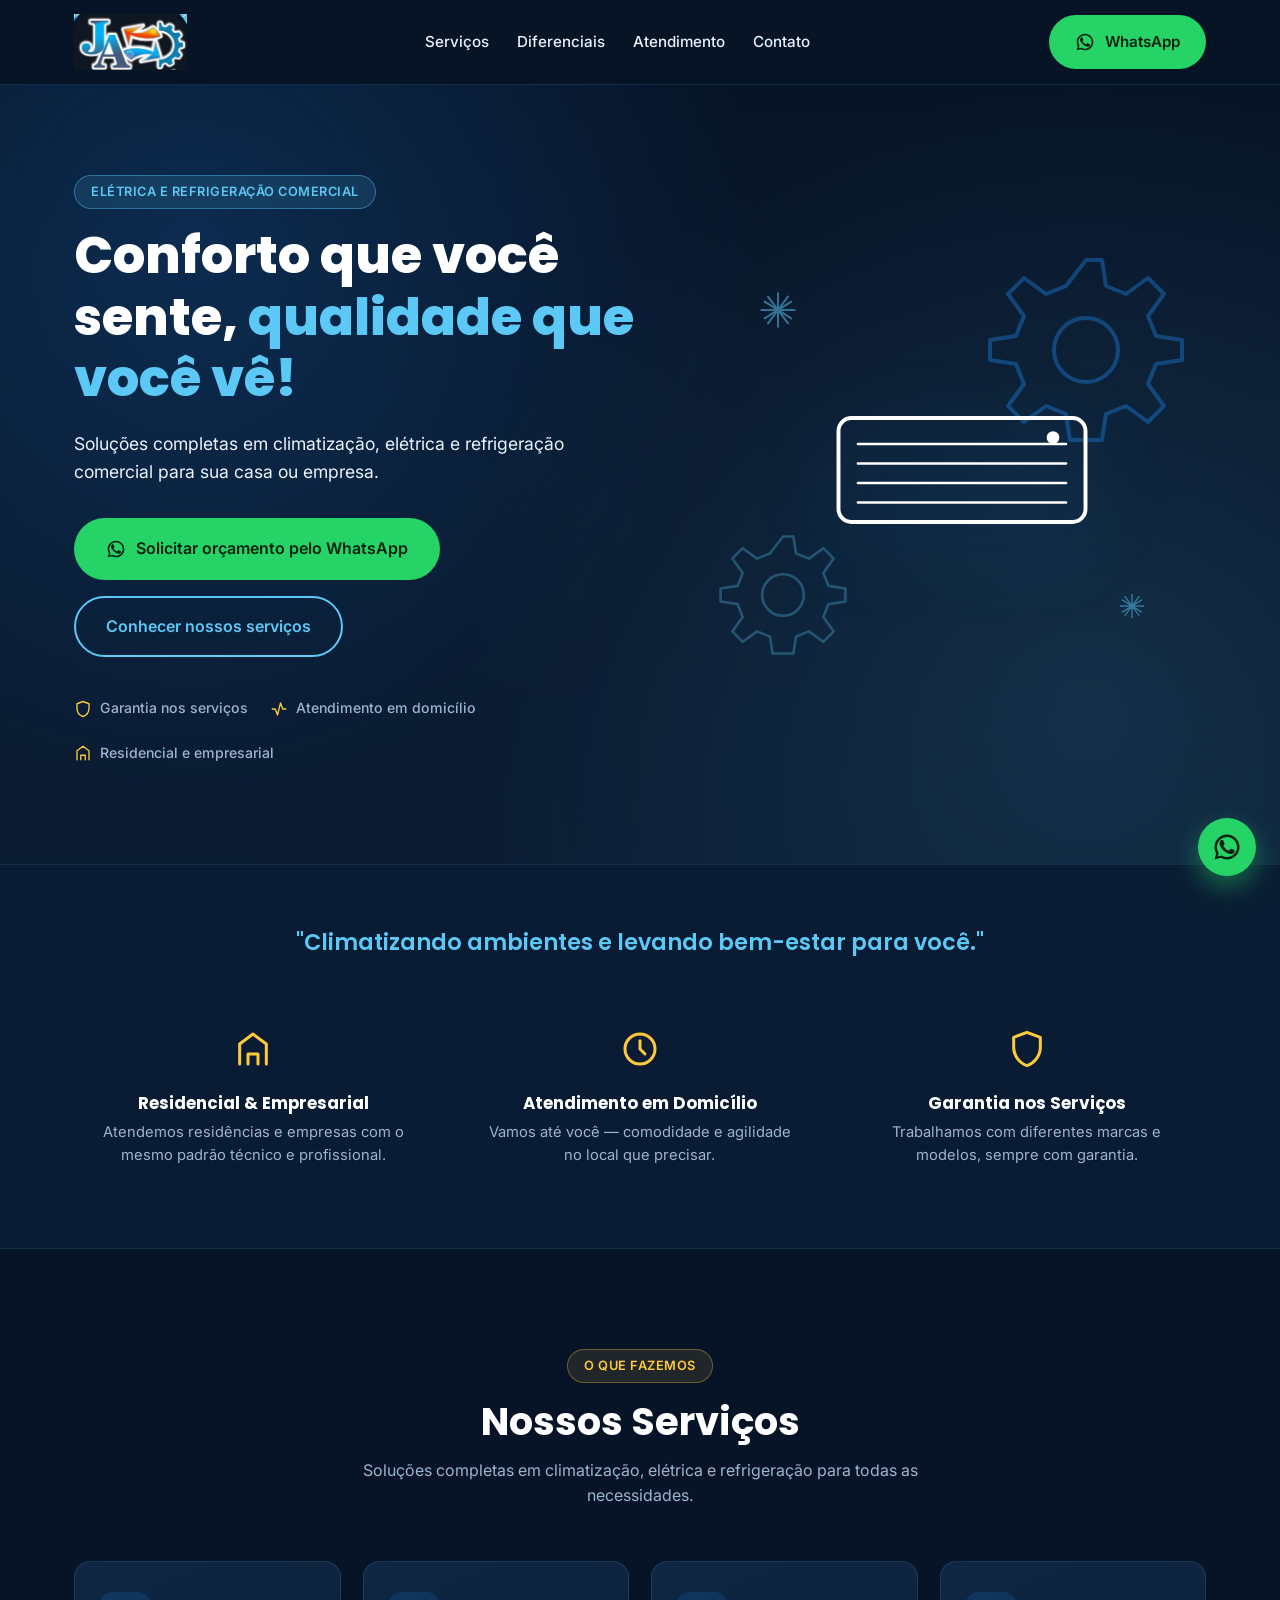
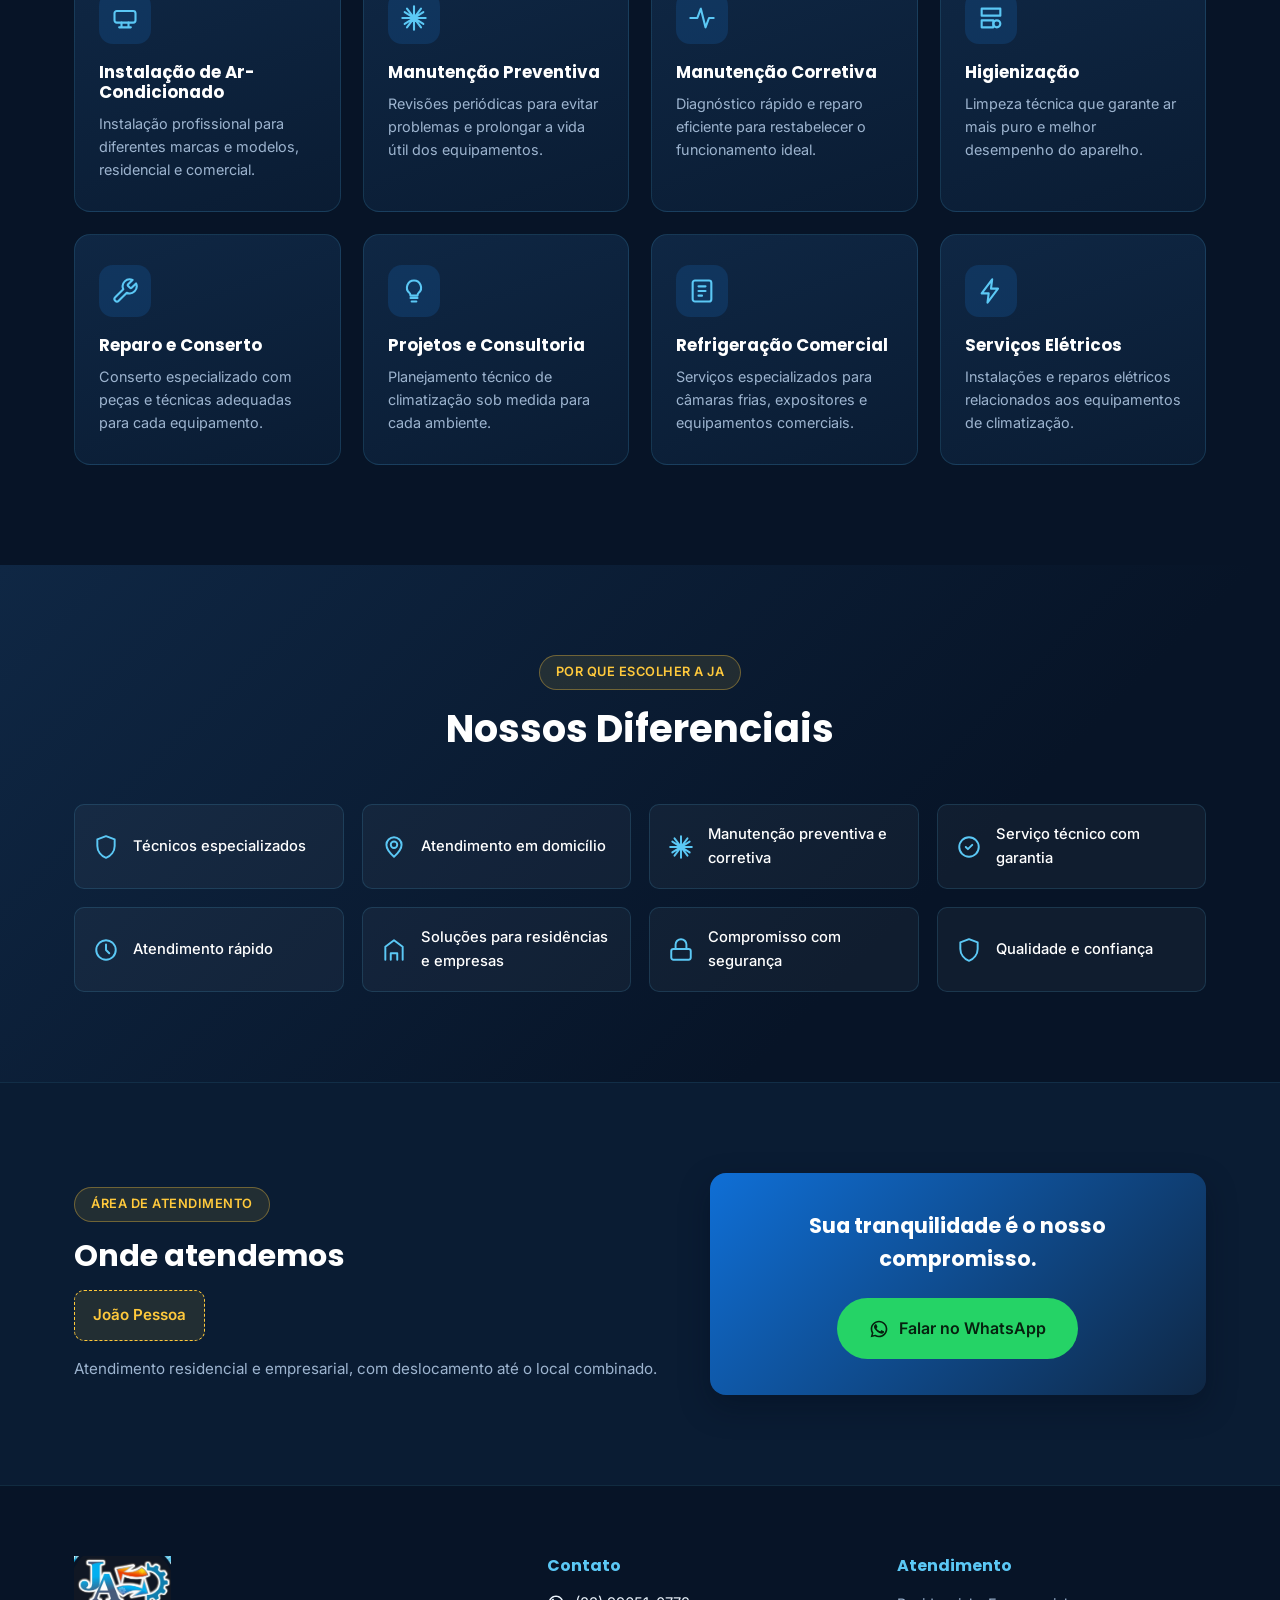
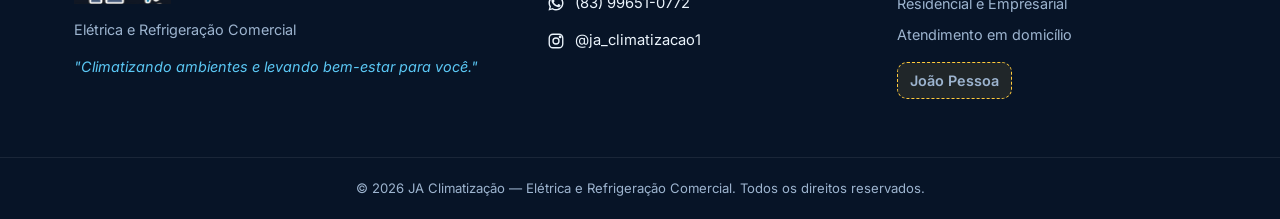
==== ja-climatizacao/index.html @ 1067ca76 "Add cropped logo icon, remove stray upload artifact Crop the icon (JA symbol with arrows/gear) from " ====
<!DOCTYPE html>
<html lang="pt-BR">
<head>
<meta charset="UTF-8">
<meta name="viewport" content="width=device-width, initial-scale=1.0">
<title>JA Climatização | Elétrica e Refrigeração Comercial</title>
<meta name="description" content="Soluções completas em climatização, elétrica e refrigeração comercial para residências e empresas. Instalação, manutenção, higienização e conserto de ar-condicionado com garantia.">
<link rel="preconnect" href="https://fonts.googleapis.com">
<link rel="preconnect" href="https://fonts.gstatic.com" crossorigin>
<link href="https://fonts.googleapis.com/css2?family=Inter:wght@400;500;600;700;800&family=Poppins:wght@600;700;800&display=swap" rel="stylesheet">
<link rel="stylesheet" href="style.css">
</head>
<body>

<!-- HEADER -->
<header class="header" id="topo">
  <div class="container header__inner">
    <a href="#topo" class="brand">
      <span class="brand__logo-slot" aria-label="Logo JA Climatização">
        <img src="assets/logo-icon.png" alt="Logo JA Climatização" class="brand__logo-img" onerror="this.parentElement.classList.add('brand__logo-slot--empty')">
        <span class="brand__logo-fallback" aria-hidden="true">
          <svg viewBox="0 0 64 64" class="brand__logo-icon">
            <circle cx="32" cy="32" r="30" fill="none" stroke="currentColor" stroke-width="3"/>
            <path d="M32 12v40M12 32h40M18 18l28 28M46 18L18 46" stroke="currentColor" stroke-width="2.5" stroke-linecap="round"/>
          </svg>
          <span>JA CLIMATIZAÇÃO</span>
        </span>
      </span>
    </a>

    <nav class="nav" id="nav">
      <a href="#servicos">Serviços</a>
      <a href="#diferenciais">Diferenciais</a>
      <a href="#atendimento">Atendimento</a>
      <a href="#contato">Contato</a>
    </nav>

    <a href="https://wa.me/5583996510772" target="_blank" rel="noopener" class="btn btn--whatsapp btn--header">
      <svg class="icon-whatsapp" viewBox="0 0 24 24" aria-hidden="true"><path d="M17.472 14.382c-.297-.149-1.758-.867-2.03-.967-.273-.099-.471-.148-.67.15-.197.297-.767.966-.94 1.164-.173.199-.347.223-.644.075-.297-.15-1.255-.463-2.39-1.475-.883-.788-1.48-1.761-1.653-2.059-.173-.297-.018-.458.13-.606.134-.133.298-.347.446-.52.149-.174.198-.298.298-.497.099-.198.05-.371-.025-.52-.075-.149-.669-1.612-.916-2.207-.242-.579-.487-.5-.669-.51-.173-.008-.371-.01-.57-.01-.198 0-.52.074-.792.372-.272.297-1.04 1.016-1.04 2.479 0 1.462 1.065 2.875 1.213 3.074.149.198 2.096 3.2 5.077 4.487.709.306 1.262.489 1.694.626.712.226 1.36.194 1.871.118.571-.085 1.758-.719 2.006-1.413.248-.694.248-1.289.173-1.413-.074-.124-.272-.198-.57-.347z"/><path d="M12.001 2C6.478 2 2 6.477 2 12c0 1.85.505 3.58 1.379 5.062L2 22l5.062-1.379A9.953 9.953 0 0 0 12.001 22C17.523 22 22 17.523 22 12S17.523 2 12.001 2zm0 18.06a8.02 8.02 0 0 1-4.1-1.128l-.294-.175-3.045.83.813-2.968-.191-.305A8.01 8.01 0 0 1 3.94 12c0-4.444 3.617-8.06 8.061-8.06 4.444 0 8.06 3.616 8.06 8.06 0 4.444-3.616 8.06-8.06 8.06z"/></svg>
      <span>WhatsApp</span>
    </a>

    <button class="nav-toggle" id="navToggle" aria-label="Abrir menu" aria-expanded="false">
      <span></span><span></span><span></span>
    </button>
  </div>
</header>

<!-- HERO -->
<section class="hero">
  <div class="hero__bg" aria-hidden="true"></div>
  <div class="container hero__inner">
    <div class="hero__content">
      <span class="tag">Elétrica e Refrigeração Comercial</span>
      <h1>Conforto que você sente, <span class="accent">qualidade que você vê!</span></h1>
      <p class="hero__subtitle">Soluções completas em climatização, elétrica e refrigeração comercial para sua casa ou empresa.</p>
      <div class="hero__actions">
        <a href="https://wa.me/5583996510772" target="_blank" rel="noopener" class="btn btn--whatsapp btn--lg">
          <svg class="icon-whatsapp" viewBox="0 0 24 24" aria-hidden="true"><path d="M17.472 14.382c-.297-.149-1.758-.867-2.03-.967-.273-.099-.471-.148-.67.15-.197.297-.767.966-.94 1.164-.173.199-.347.223-.644.075-.297-.15-1.255-.463-2.39-1.475-.883-.788-1.48-1.761-1.653-2.059-.173-.297-.018-.458.13-.606.134-.133.298-.347.446-.52.149-.174.198-.298.298-.497.099-.198.05-.371-.025-.52-.075-.149-.669-1.612-.916-2.207-.242-.579-.487-.5-.669-.51-.173-.008-.371-.01-.57-.01-.198 0-.52.074-.792.372-.272.297-1.04 1.016-1.04 2.479 0 1.462 1.065 2.875 1.213 3.074.149.198 2.096 3.2 5.077 4.487.709.306 1.262.489 1.694.626.712.226 1.36.194 1.871.118.571-.085 1.758-.719 2.006-1.413.248-.694.248-1.289.173-1.413-.074-.124-.272-.198-.57-.347z"/><path d="M12.001 2C6.478 2 2 6.477 2 12c0 1.85.505 3.58 1.379 5.062L2 22l5.062-1.379A9.953 9.953 0 0 0 12.001 22C17.523 22 22 17.523 22 12S17.523 2 12.001 2zm0 18.06a8.02 8.02 0 0 1-4.1-1.128l-.294-.175-3.045.83.813-2.968-.191-.305A8.01 8.01 0 0 1 3.94 12c0-4.444 3.617-8.06 8.061-8.06 4.444 0 8.06 3.616 8.06 8.06 0 4.444-3.616 8.06-8.06 8.06z"/></svg>
          Solicitar orçamento pelo WhatsApp
        </a>
        <a href="#servicos" class="btn btn--outline btn--lg">Conhecer nossos serviços</a>
      </div>

      <ul class="hero__badges">
        <li><svg viewBox="0 0 24 24" class="i"><path d="M12 2 4 5v6c0 5 3.4 9.4 8 11 4.6-1.6 8-6 8-11V5l-8-3Z"/></svg> Garantia nos serviços</li>
        <li><svg viewBox="0 0 24 24" class="i"><path d="M3 12h4l3 8 4-16 3 8h4"/></svg> Atendimento em domicílio</li>
        <li><svg viewBox="0 0 24 24" class="i"><path d="M4 21V9l8-6 8 6v12M9 21v-6h6v6"/></svg> Residencial e empresarial</li>
      </ul>
    </div>

    <div class="hero__visual" aria-hidden="true">
      <div class="hero__orbit">
        <svg class="hero__gear hero__gear--1" viewBox="0 0 100 100"><path d="M50 5 L58 5 L60 18 L70 22 L81 14 L89 22 L81 33 L85 43 L98 45 L98 55 L85 57 L81 67 L89 78 L81 86 L70 78 L60 82 L58 95 L50 95 L42 95 L40 82 L30 78 L19 86 L11 78 L19 67 L15 57 L2 55 L2 45 L15 43 L19 33 L11 22 L19 14 L30 22 L40 18 Z" fill="none" stroke="currentColor" stroke-width="2"/><circle cx="50" cy="50" r="16" fill="none" stroke="currentColor" stroke-width="2"/></svg>
        <svg class="hero__gear hero__gear--2" viewBox="0 0 100 100"><path d="M50 5 L58 5 L60 18 L70 22 L81 14 L89 22 L81 33 L85 43 L98 45 L98 55 L85 57 L81 67 L89 78 L81 86 L70 78 L60 82 L58 95 L50 95 L42 95 L40 82 L30 78 L19 86 L11 78 L19 67 L15 57 L2 55 L2 45 L15 43 L19 33 L11 22 L19 14 L30 22 L40 18 Z" fill="none" stroke="currentColor" stroke-width="2"/><circle cx="50" cy="50" r="16" fill="none" stroke="currentColor" stroke-width="2"/></svg>
        <svg class="hero__snow hero__snow--1" viewBox="0 0 24 24"><path d="M12 2v20M4 7l16 10M20 7 4 17M2 12h20M6 4l12 16M18 4 6 20" stroke="currentColor" stroke-width="1.2" fill="none"/></svg>
        <svg class="hero__snow hero__snow--2" viewBox="0 0 24 24"><path d="M12 2v20M4 7l16 10M20 7 4 17M2 12h20M6 4l12 16M18 4 6 20" stroke="currentColor" stroke-width="1.2" fill="none"/></svg>
        <svg class="hero__unit" viewBox="0 0 200 90"><rect x="5" y="5" width="190" height="80" rx="10" fill="none" stroke="currentColor" stroke-width="3"/><line x1="20" y1="25" x2="180" y2="25" stroke="currentColor" stroke-width="2"/><line x1="20" y1="40" x2="180" y2="40" stroke="currentColor" stroke-width="2"/><line x1="20" y1="55" x2="180" y2="55" stroke="currentColor" stroke-width="2"/><line x1="20" y1="70" x2="180" y2="70" stroke="currentColor" stroke-width="2"/><circle cx="170" cy="20" r="4" fill="currentColor"/></svg>
      </div>
    </div>
  </div>
</section>

<!-- SOBRE / INSTITUCIONAL -->
<section class="about">
  <div class="container about__inner">
    <p class="about__quote">"Climatizando ambientes e levando bem-estar para você."</p>
    <div class="about__grid">
      <div class="about__item">
        <svg viewBox="0 0 24 24" class="i-lg"><path d="M4 21V9l8-6 8 6v12M9 21v-6h6v6"/></svg>
        <h3>Residencial &amp; Empresarial</h3>
        <p>Atendemos residências e empresas com o mesmo padrão técnico e profissional.</p>
      </div>
      <div class="about__item">
        <svg viewBox="0 0 24 24" class="i-lg"><circle cx="12" cy="12" r="9"/><path d="M12 7v5l3 3"/></svg>
        <h3>Atendimento em Domicílio</h3>
        <p>Vamos até você — comodidade e agilidade no local que precisar.</p>
      </div>
      <div class="about__item">
        <svg viewBox="0 0 24 24" class="i-lg"><path d="M12 2 4 5v6c0 5 3.4 9.4 8 11 4.6-1.6 8-6 8-11V5l-8-3Z"/></svg>
        <h3>Garantia nos Serviços</h3>
        <p>Trabalhamos com diferentes marcas e modelos, sempre com garantia.</p>
      </div>
    </div>
  </div>
</section>

<!-- SERVIÇOS -->
<section class="services" id="servicos">
  <div class="container">
    <div class="section-head">
      <span class="tag tag--light">O que fazemos</span>
      <h2>Nossos Serviços</h2>
      <p>Soluções completas em climatização, elétrica e refrigeração para todas as necessidades.</p>
    </div>

    <div class="services__grid">
      <div class="service-card">
        <div class="service-card__icon"><svg viewBox="0 0 24 24"><rect x="3" y="6" width="18" height="10" rx="2"/><path d="M7 20h10M9 16v4M15 16v4"/></svg></div>
        <h3>Instalação de Ar-Condicionado</h3>
        <p>Instalação profissional para diferentes marcas e modelos, residencial e comercial.</p>
      </div>
      <div class="service-card">
        <div class="service-card__icon"><svg viewBox="0 0 24 24"><path d="M12 2v20M4 7l16 10M20 7 4 17M2 12h20M6 4l12 16M18 4 6 20"/></svg></div>
        <h3>Manutenção Preventiva</h3>
        <p>Revisões periódicas para evitar problemas e prolongar a vida útil dos equipamentos.</p>
      </div>
      <div class="service-card">
        <div class="service-card__icon"><svg viewBox="0 0 24 24"><path d="M22 12h-4l-3 8-4-16-3 8H2"/></svg></div>
        <h3>Manutenção Corretiva</h3>
        <p>Diagnóstico rápido e reparo eficiente para restabelecer o funcionamento ideal.</p>
      </div>
      <div class="service-card">
        <div class="service-card__icon"><svg viewBox="0 0 24 24"><path d="M4 4h16v6H4zM4 14h10v6H4z"/><circle cx="17" cy="17" r="3"/></svg></div>
        <h3>Higienização</h3>
        <p>Limpeza técnica que garante ar mais puro e melhor desempenho do aparelho.</p>
      </div>
      <div class="service-card">
        <div class="service-card__icon"><svg viewBox="0 0 24 24"><path d="M14.7 6.3a1 1 0 0 0 0 1.4l1.6 1.6a1 1 0 0 0 1.4 0l3.77-3.77a6 6 0 0 1-7.94 7.94l-6.91 6.91a2.12 2.12 0 0 1-3-3l6.91-6.91a6 6 0 0 1 7.94-7.94l-3.76 3.76Z"/></svg></div>
        <h3>Reparo e Conserto</h3>
        <p>Conserto especializado com peças e técnicas adequadas para cada equipamento.</p>
      </div>
      <div class="service-card">
        <div class="service-card__icon"><svg viewBox="0 0 24 24"><path d="M9 18h6M10 21h4M12 3a6 6 0 0 0-4 10.5c.6.5.9 1.2 1 2.5h6c.1-1.3.4-2 1-2.5A6 6 0 0 0 12 3Z"/></svg></div>
        <h3>Projetos e Consultoria</h3>
        <p>Planejamento técnico de climatização sob medida para cada ambiente.</p>
      </div>
      <div class="service-card">
        <div class="service-card__icon"><svg viewBox="0 0 24 24"><rect x="4" y="3" width="16" height="18" rx="2"/><path d="M9 8h6M9 12h6M9 16h3"/></svg></div>
        <h3>Refrigeração Comercial</h3>
        <p>Serviços especializados para câmaras frias, expositores e equipamentos comerciais.</p>
      </div>
      <div class="service-card">
        <div class="service-card__icon"><svg viewBox="0 0 24 24"><path d="m13 2-9 12h6l-1 8 9-12h-6l1-8Z"/></svg></div>
        <h3>Serviços Elétricos</h3>
        <p>Instalações e reparos elétricos relacionados aos equipamentos de climatização.</p>
      </div>
    </div>
  </div>
</section>

<!-- DIFERENCIAIS -->
<section class="diff" id="diferenciais">
  <div class="container">
    <div class="section-head section-head--light">
      <span class="tag tag--light">Por que escolher a JA</span>
      <h2>Nossos Diferenciais</h2>
    </div>
    <div class="diff__grid">
      <div class="diff__item"><svg viewBox="0 0 24 24" class="i-lg"><path d="M12 2 4 5v6c0 5 3.4 9.4 8 11 4.6-1.6 8-6 8-11V5l-8-3Z"/></svg><span>Técnicos especializados</span></div>
      <div class="diff__item"><svg viewBox="0 0 24 24" class="i-lg"><circle cx="12" cy="10" r="3"/><path d="M12 21s7-6.1 7-11a7 7 0 1 0-14 0c0 4.9 7 11 7 11Z"/></svg><span>Atendimento em domicílio</span></div>
      <div class="diff__item"><svg viewBox="0 0 24 24" class="i-lg"><path d="M12 2v20M4 7l16 10M20 7 4 17M2 12h20M6 4l12 16M18 4 6 20"/></svg><span>Manutenção preventiva e corretiva</span></div>
      <div class="diff__item"><svg viewBox="0 0 24 24" class="i-lg"><path d="m9 12 2 2 4-4"/><circle cx="12" cy="12" r="9"/></svg><span>Serviço técnico com garantia</span></div>
      <div class="diff__item"><svg viewBox="0 0 24 24" class="i-lg"><circle cx="12" cy="12" r="9"/><path d="M12 7v5l3 3"/></svg><span>Atendimento rápido</span></div>
      <div class="diff__item"><svg viewBox="0 0 24 24" class="i-lg"><path d="M4 21V9l8-6 8 6v12M9 21v-6h6v6"/></svg><span>Soluções para residências e empresas</span></div>
      <div class="diff__item"><svg viewBox="0 0 24 24" class="i-lg"><rect x="3" y="11" width="18" height="10" rx="2"/><path d="M7 11V7a5 5 0 0 1 10 0v4"/></svg><span>Compromisso com segurança</span></div>
      <div class="diff__item"><svg viewBox="0 0 24 24" class="i-lg"><path d="M12 2 4 5v6c0 5 3.4 9.4 8 11 4.6-1.6 8-6 8-11V5l-8-3Z"/></svg><span>Qualidade e confiança</span></div>
    </div>
  </div>
</section>

<!-- ATENDIMENTO / REGIÃO -->
<section class="coverage" id="atendimento">
  <div class="container coverage__inner">
    <div class="coverage__text">
      <span class="tag tag--light">Área de Atendimento</span>
      <h2>Onde atendemos</h2>
      <p class="coverage__editable">
        João Pessoa
      </p>
      <p class="coverage__note">Atendimento residencial e empresarial, com deslocamento até o local combinado.</p>
    </div>
    <div class="coverage__cta">
      <p class="coverage__final">Sua tranquilidade é o nosso compromisso.</p>
      <a href="https://wa.me/5583996510772" target="_blank" rel="noopener" class="btn btn--whatsapp btn--lg">
        <svg class="icon-whatsapp" viewBox="0 0 24 24" aria-hidden="true"><path d="M17.472 14.382c-.297-.149-1.758-.867-2.03-.967-.273-.099-.471-.148-.67.15-.197.297-.767.966-.94 1.164-.173.199-.347.223-.644.075-.297-.15-1.255-.463-2.39-1.475-.883-.788-1.48-1.761-1.653-2.059-.173-.297-.018-.458.13-.606.134-.133.298-.347.446-.52.149-.174.198-.298.298-.497.099-.198.05-.371-.025-.52-.075-.149-.669-1.612-.916-2.207-.242-.579-.487-.5-.669-.51-.173-.008-.371-.01-.57-.01-.198 0-.52.074-.792.372-.272.297-1.04 1.016-1.04 2.479 0 1.462 1.065 2.875 1.213 3.074.149.198 2.096 3.2 5.077 4.487.709.306 1.262.489 1.694.626.712.226 1.36.194 1.871.118.571-.085 1.758-.719 2.006-1.413.248-.694.248-1.289.173-1.413-.074-.124-.272-.198-.57-.347z"/><path d="M12.001 2C6.478 2 2 6.477 2 12c0 1.85.505 3.58 1.379 5.062L2 22l5.062-1.379A9.953 9.953 0 0 0 12.001 22C17.523 22 22 17.523 22 12S17.523 2 12.001 2zm0 18.06a8.02 8.02 0 0 1-4.1-1.128l-.294-.175-3.045.83.813-2.968-.191-.305A8.01 8.01 0 0 1 3.94 12c0-4.444 3.617-8.06 8.061-8.06 4.444 0 8.06 3.616 8.06 8.06 0 4.444-3.616 8.06-8.06 8.06z"/></svg>
        Falar no WhatsApp
      </a>
    </div>
  </div>
</section>

<!-- CONTATO / FOOTER -->
<footer class="footer" id="contato">
  <div class="container footer__inner">
    <div class="footer__brand">
      <span class="brand__logo-slot brand__logo-slot--sm" aria-label="Logo JA Climatização">
        <img src="assets/logo-icon.png" alt="Logo JA Climatização" class="brand__logo-img" onerror="this.parentElement.classList.add('brand__logo-slot--empty')">
        <span class="brand__logo-fallback" aria-hidden="true">
          <svg viewBox="0 0 64 64" class="brand__logo-icon">
            <circle cx="32" cy="32" r="30" fill="none" stroke="currentColor" stroke-width="3"/>
            <path d="M32 12v40M12 32h40M18 18l28 28M46 18L18 46" stroke="currentColor" stroke-width="2.5" stroke-linecap="round"/>
          </svg>
          <span>JA CLIMATIZAÇÃO</span>
        </span>
      </span>
      <p>Elétrica e Refrigeração Comercial</p>
      <p class="footer__slogan">"Climatizando ambientes e levando bem-estar para você."</p>
    </div>

    <div class="footer__col">
      <h4>Contato</h4>
      <a href="https://wa.me/5583996510772" target="_blank" rel="noopener" class="footer__link">
        <svg class="icon-whatsapp icon-whatsapp--sm" viewBox="0 0 24 24" aria-hidden="true"><path d="M17.472 14.382c-.297-.149-1.758-.867-2.03-.967-.273-.099-.471-.148-.67.15-.197.297-.767.966-.94 1.164-.173.199-.347.223-.644.075-.297-.15-1.255-.463-2.39-1.475-.883-.788-1.48-1.761-1.653-2.059-.173-.297-.018-.458.13-.606.134-.133.298-.347.446-.52.149-.174.198-.298.298-.497.099-.198.05-.371-.025-.52-.075-.149-.669-1.612-.916-2.207-.242-.579-.487-.5-.669-.51-.173-.008-.371-.01-.57-.01-.198 0-.52.074-.792.372-.272.297-1.04 1.016-1.04 2.479 0 1.462 1.065 2.875 1.213 3.074.149.198 2.096 3.2 5.077 4.487.709.306 1.262.489 1.694.626.712.226 1.36.194 1.871.118.571-.085 1.758-.719 2.006-1.413.248-.694.248-1.289.173-1.413-.074-.124-.272-.198-.57-.347z"/><path d="M12.001 2C6.478 2 2 6.477 2 12c0 1.85.505 3.58 1.379 5.062L2 22l5.062-1.379A9.953 9.953 0 0 0 12.001 22C17.523 22 22 17.523 22 12S17.523 2 12.001 2zm0 18.06a8.02 8.02 0 0 1-4.1-1.128l-.294-.175-3.045.83.813-2.968-.191-.305A8.01 8.01 0 0 1 3.94 12c0-4.444 3.617-8.06 8.061-8.06 4.444 0 8.06 3.616 8.06 8.06 0 4.444-3.616 8.06-8.06 8.06z"/></svg>
        (83) 99651-0772
      </a>
      <a href="https://instagram.com/ja_climatizacao1" target="_blank" rel="noopener" class="footer__link">
        <svg viewBox="0 0 24 24" class="i-sm"><rect x="3" y="3" width="18" height="18" rx="5"/><circle cx="12" cy="12" r="4"/><circle cx="17.5" cy="6.5" r="1"/></svg>
        @ja_climatizacao1
      </a>
    </div>

    <div class="footer__col">
      <h4>Atendimento</h4>
      <p>Residencial e Empresarial</p>
      <p>Atendimento em domicílio</p>
      <p class="coverage__editable coverage__editable--sm">João Pessoa</p>
    </div>
  </div>

  <div class="footer__bottom">
    <div class="container">
      <p>&copy; <span id="year"></span> JA Climatização — Elétrica e Refrigeração Comercial. Todos os direitos reservados.</p>
    </div>
  </div>
</footer>

<a href="https://wa.me/5583996510772" target="_blank" rel="noopener" class="whatsapp-float" aria-label="Falar no WhatsApp">
  <svg class="icon-whatsapp" viewBox="0 0 24 24" aria-hidden="true"><path d="M17.472 14.382c-.297-.149-1.758-.867-2.03-.967-.273-.099-.471-.148-.67.15-.197.297-.767.966-.94 1.164-.173.199-.347.223-.644.075-.297-.15-1.255-.463-2.39-1.475-.883-.788-1.48-1.761-1.653-2.059-.173-.297-.018-.458.13-.606.134-.133.298-.347.446-.52.149-.174.198-.298.298-.497.099-.198.05-.371-.025-.52-.075-.149-.669-1.612-.916-2.207-.242-.579-.487-.5-.669-.51-.173-.008-.371-.01-.57-.01-.198 0-.52.074-.792.372-.272.297-1.04 1.016-1.04 2.479 0 1.462 1.065 2.875 1.213 3.074.149.198 2.096 3.2 5.077 4.487.709.306 1.262.489 1.694.626.712.226 1.36.194 1.871.118.571-.085 1.758-.719 2.006-1.413.248-.694.248-1.289.173-1.413-.074-.124-.272-.198-.57-.347z"/><path d="M12.001 2C6.478 2 2 6.477 2 12c0 1.85.505 3.58 1.379 5.062L2 22l5.062-1.379A9.953 9.953 0 0 0 12.001 22C17.523 22 22 17.523 22 12S17.523 2 12.001 2zm0 18.06a8.02 8.02 0 0 1-4.1-1.128l-.294-.175-3.045.83.813-2.968-.191-.305A8.01 8.01 0 0 1 3.94 12c0-4.444 3.617-8.06 8.061-8.06 4.444 0 8.06 3.616 8.06 8.06 0 4.444-3.616 8.06-8.06 8.06z"/></svg>
</a>

<script src="script.js"></script>
</body>
</html>
---- ja-climatizacao/style.css ----
/* ===== JA Climatização — Design Tokens ===== */
:root {
  --navy-900: #071427;
  --navy-800: #0a1c33;
  --navy-700: #0f2744;
  --blue-light: #5bc8f5;
  --blue-vivid: #1e90ff;
  --blue-vivid-dark: #0f6fd6;
  --white: #ffffff;
  --off-white: #eaf3fb;
  --yellow: #ffc93c;
  --green: #25d366;
  --green-dark: #1ea952;
  --muted: #9db4cf;
  --radius: 16px;
  --radius-sm: 10px;
  --shadow: 0 12px 30px rgba(3, 12, 26, 0.35);
  --font-head: 'Poppins', 'Inter', sans-serif;
  --font-body: 'Inter', sans-serif;
}

* { box-sizing: border-box; margin: 0; padding: 0; }

html { scroll-behavior: smooth; }

body {
  font-family: var(--font-body);
  background: var(--navy-900);
  color: var(--white);
  line-height: 1.6;
  overflow-x: hidden;
}

img { max-width: 100%; display: block; }

.container {
  width: 100%;
  max-width: 1180px;
  margin: 0 auto;
  padding: 0 24px;
}

h1, h2, h3, h4 { font-family: var(--font-head); color: var(--white); line-height: 1.2; }

a { text-decoration: none; color: inherit; }

svg { width: 100%; height: 100%; fill: none; stroke: currentColor; stroke-width: 1.8; stroke-linecap: round; stroke-linejoin: round; }

/* ===== Buttons ===== */
.btn {
  display: inline-flex;
  align-items: center;
  gap: 10px;
  padding: 13px 24px;
  border-radius: 999px;
  font-weight: 600;
  font-size: 0.95rem;
  border: 2px solid transparent;
  transition: transform 0.2s ease, box-shadow 0.2s ease, background 0.2s ease;
  cursor: pointer;
  white-space: nowrap;
}
.btn:hover { transform: translateY(-2px); }

.btn--whatsapp {
  background: var(--green);
  color: #06210f;
}
.btn--whatsapp:hover {
  background: var(--green-dark);
  box-shadow: 0 10px 24px rgba(37, 211, 102, 0.35);
  color: var(--white);
}

.btn--outline {
  background: transparent;
  border-color: var(--blue-light);
  color: var(--blue-light);
}
.btn--outline:hover {
  background: rgba(91, 200, 245, 0.1);
  border-color: var(--white);
  color: var(--white);
}

.btn--lg { padding: 16px 30px; font-size: 1rem; }

.icon-whatsapp { width: 20px; height: 20px; }
.icon-whatsapp svg, .icon-whatsapp path { fill: currentColor; stroke: none; }
.icon-whatsapp { fill: currentColor; }
.icon-whatsapp--sm { width: 18px; height: 18px; }

/* ===== Tags ===== */
.tag {
  display: inline-block;
  padding: 6px 16px;
  border-radius: 999px;
  background: rgba(91, 200, 245, 0.12);
  border: 1px solid rgba(91, 200, 245, 0.4);
  color: var(--blue-light);
  font-size: 0.8rem;
  font-weight: 600;
  letter-spacing: 0.04em;
  text-transform: uppercase;
  margin-bottom: 16px;
}
.tag--light { background: rgba(255, 201, 60, 0.1); border-color: rgba(255, 201, 60, 0.35); color: var(--yellow); }

/* ===== Header ===== */
.header {
  position: sticky;
  top: 0;
  z-index: 100;
  background: rgba(7, 20, 39, 0.9);
  backdrop-filter: blur(10px);
  border-bottom: 1px solid rgba(91, 200, 245, 0.15);
}
.header__inner {
  display: flex;
  align-items: center;
  justify-content: space-between;
  gap: 20px;
  padding: 14px 24px;
}

.brand { display: flex; align-items: center; }
.brand__logo-slot {
  display: flex;
  align-items: center;
  height: 56px;
}
.brand__logo-slot--sm { height: 48px; margin-bottom: 14px; }
.brand__logo-img { height: 100%; width: auto; object-fit: contain; }
.brand__logo-fallback {
  display: none;
  align-items: center;
  gap: 10px;
  color: var(--blue-light);
  font-family: var(--font-head);
  font-weight: 800;
  font-size: 1.1rem;
  letter-spacing: 0.02em;
}
.brand__logo-icon { width: 34px; height: 34px; }
.brand__logo-slot--empty .brand__logo-img { display: none; }
.brand__logo-slot--empty .brand__logo-fallback { display: flex; }

.nav { display: flex; gap: 28px; }
.nav a {
  font-weight: 500;
  font-size: 0.95rem;
  color: var(--off-white);
  transition: color 0.2s;
  position: relative;
}
.nav a:hover { color: var(--blue-light); }

.nav-toggle {
  display: none;
  flex-direction: column;
  gap: 5px;
  background: none;
  border: none;
  cursor: pointer;
  padding: 6px;
}
.nav-toggle span { width: 24px; height: 2px; background: var(--white); border-radius: 2px; }

/* ===== Hero ===== */
.hero {
  position: relative;
  padding: 90px 0 100px;
  overflow: hidden;
  background:
    radial-gradient(circle at 15% 20%, rgba(30, 144, 255, 0.18), transparent 45%),
    radial-gradient(circle at 85% 80%, rgba(91, 200, 245, 0.12), transparent 50%),
    linear-gradient(180deg, var(--navy-900) 0%, var(--navy-800) 100%);
}
.hero__inner {
  display: grid;
  grid-template-columns: 1.1fr 0.9fr;
  gap: 48px;
  align-items: center;
}

.hero h1 {
  font-size: clamp(2.1rem, 4.2vw, 3.2rem);
  font-weight: 800;
  margin-bottom: 20px;
}
.hero h1 .accent { color: var(--blue-light); }

.hero__subtitle {
  font-size: 1.1rem;
  color: var(--off-white);
  max-width: 520px;
  margin-bottom: 32px;
}

.hero__actions { display: flex; flex-wrap: wrap; gap: 16px; margin-bottom: 40px; }

.hero__badges { display: flex; flex-wrap: wrap; gap: 22px; list-style: none; }
.hero__badges li {
  display: flex;
  align-items: center;
  gap: 8px;
  font-size: 0.88rem;
  color: var(--muted);
  font-weight: 500;
}
.hero__badges .i { width: 18px; height: 18px; color: var(--yellow); flex-shrink: 0; }

.hero__visual { position: relative; height: 420px; }
.hero__orbit { position: relative; width: 100%; height: 100%; }

.hero__gear { position: absolute; color: var(--blue-vivid); opacity: 0.35; }
.hero__gear--1 { width: 200px; height: 200px; top: -10px; right: 20px; animation: spin 30s linear infinite; }
.hero__gear--2 { width: 130px; height: 130px; bottom: 20px; left: 0; color: var(--blue-light); opacity: 0.3; animation: spin-rev 22s linear infinite; }

.hero__snow { position: absolute; color: var(--blue-light); opacity: 0.5; }
.hero__snow--1 { width: 40px; height: 40px; top: 30px; left: 40px; animation: float 5s ease-in-out infinite; }
.hero__snow--2 { width: 28px; height: 28px; bottom: 60px; right: 60px; animation: float 6s ease-in-out infinite 1s; }

.hero__unit {
  position: absolute;
  width: 260px;
  top: 50%;
  left: 50%;
  transform: translate(-50%, -50%);
  color: var(--white);
  filter: drop-shadow(0 20px 40px rgba(30, 144, 255, 0.35));
}

@keyframes spin { to { transform: rotate(360deg); } }
@keyframes spin-rev { to { transform: rotate(-360deg); } }
@keyframes float { 0%, 100% { transform: translateY(0); } 50% { transform: translateY(-14px); } }

/* ===== About strip ===== */
.about { background: var(--navy-800); padding: 60px 0; border-top: 1px solid rgba(91,200,245,0.1); border-bottom: 1px solid rgba(91,200,245,0.1); }
.about__quote {
  text-align: center;
  font-family: var(--font-head);
  font-size: 1.4rem;
  font-weight: 600;
  color: var(--blue-light);
  max-width: 700px;
  margin: 0 auto 48px;
}
.about__grid { display: grid; grid-template-columns: repeat(3, 1fr); gap: 28px; }
.about__item { text-align: center; padding: 20px; }
.i-lg { width: 40px; height: 40px; color: var(--yellow); margin: 0 auto 16px; }
.about__item h3 { font-size: 1.05rem; margin-bottom: 8px; }
.about__item p { color: var(--muted); font-size: 0.92rem; }

/* ===== Section head ===== */
.section-head { text-align: center; max-width: 620px; margin: 0 auto 52px; }
.section-head h2 { font-size: clamp(1.7rem, 3vw, 2.4rem); margin-bottom: 12px; }
.section-head p { color: var(--muted); font-size: 1rem; }

/* ===== Services ===== */
.services { padding: 100px 0; background: var(--navy-900); }
.services__grid {
  display: grid;
  grid-template-columns: repeat(4, 1fr);
  gap: 22px;
}
.service-card {
  background: linear-gradient(160deg, var(--navy-700), var(--navy-800));
  border: 1px solid rgba(91, 200, 245, 0.15);
  border-radius: var(--radius);
  padding: 30px 24px;
  transition: transform 0.25s ease, border-color 0.25s ease, box-shadow 0.25s ease;
}
.service-card:hover {
  transform: translateY(-6px);
  border-color: var(--blue-vivid);
  box-shadow: var(--shadow);
}
.service-card__icon {
  width: 52px;
  height: 52px;
  border-radius: 14px;
  background: rgba(30, 144, 255, 0.15);
  color: var(--blue-light);
  padding: 12px;
  margin-bottom: 18px;
}
.service-card h3 { font-size: 1.05rem; margin-bottom: 10px; }
.service-card p { color: var(--muted); font-size: 0.9rem; }

/* ===== Diferenciais ===== */
.diff {
  padding: 90px 0;
  background: linear-gradient(135deg, var(--navy-700), var(--navy-900) 70%);
  position: relative;
}
.section-head--light h2 { color: var(--white); }
.diff__grid {
  display: grid;
  grid-template-columns: repeat(4, 1fr);
  gap: 18px;
}
.diff__item {
  display: flex;
  align-items: center;
  gap: 14px;
  background: rgba(255, 255, 255, 0.04);
  border: 1px solid rgba(91, 200, 245, 0.15);
  border-radius: var(--radius-sm);
  padding: 18px;
  font-weight: 500;
  font-size: 0.92rem;
}
.diff__item .i-lg { width: 26px; height: 26px; margin: 0; color: var(--blue-light); flex-shrink: 0; }

/* ===== Coverage / Atendimento ===== */
.coverage {
  padding: 90px 0;
  background: var(--navy-800);
  border-top: 1px solid rgba(91,200,245,0.1);
}
.coverage__inner {
  display: grid;
  grid-template-columns: 1.2fr 1fr;
  gap: 40px;
  align-items: center;
}
.coverage__text h2 { font-size: 1.9rem; margin-bottom: 16px; }
.coverage__editable {
  display: inline-block;
  background: rgba(255, 201, 60, 0.1);
  border: 1.5px dashed var(--yellow);
  color: var(--yellow);
  border-radius: var(--radius-sm);
  padding: 12px 18px;
  font-weight: 600;
  font-size: 0.95rem;
  margin-bottom: 16px;
}
.coverage__editable--sm { padding: 6px 12px; font-size: 0.82rem; margin-top: 8px; }
.coverage__note { color: var(--muted); font-size: 0.95rem; }

.coverage__cta {
  background: linear-gradient(135deg, var(--blue-vivid-dark), var(--navy-700));
  border-radius: var(--radius);
  padding: 36px;
  text-align: center;
  box-shadow: var(--shadow);
}
.coverage__final {
  font-family: var(--font-head);
  font-size: 1.3rem;
  font-weight: 700;
  margin-bottom: 22px;
}

/* ===== Footer ===== */
.footer { background: var(--navy-900); padding: 70px 0 0; border-top: 1px solid rgba(91,200,245,0.12); }
.footer__inner {
  display: grid;
  grid-template-columns: 1.4fr 1fr 1fr;
  gap: 40px;
  padding-bottom: 50px;
}
.footer__brand p { color: var(--muted); font-size: 0.9rem; margin-top: 4px; }
.footer__slogan { color: var(--blue-light) !important; font-style: italic; margin-top: 14px !important; }
.footer__col h4 { font-size: 1rem; margin-bottom: 16px; color: var(--blue-light); }
.footer__col p { color: var(--muted); font-size: 0.9rem; margin-bottom: 8px; }
.footer__link {
  display: flex;
  align-items: center;
  gap: 10px;
  color: var(--off-white);
  font-size: 0.92rem;
  margin-bottom: 14px;
  transition: color 0.2s;
}
.footer__link:hover { color: var(--blue-light); }
.footer__link em { color: var(--yellow); font-style: normal; font-size: 0.78rem; }
.i-sm { width: 18px; height: 18px; flex-shrink: 0; }

.footer__bottom {
  border-top: 1px solid rgba(255,255,255,0.08);
  padding: 20px 0;
  text-align: center;
}
.footer__bottom p { color: var(--muted); font-size: 0.82rem; }

/* ===== WhatsApp float button ===== */
.whatsapp-float {
  position: fixed;
  bottom: 24px;
  right: 24px;
  width: 58px;
  height: 58px;
  background: var(--green);
  border-radius: 50%;
  display: flex;
  align-items: center;
  justify-content: center;
  box-shadow: 0 10px 26px rgba(37, 211, 102, 0.45);
  z-index: 200;
  color: #06210f;
  animation: pulse 2.4s ease-in-out infinite;
}
.whatsapp-float .icon-whatsapp { width: 30px; height: 30px; }
.whatsapp-float:hover { transform: scale(1.08); }
@keyframes pulse {
  0%, 100% { box-shadow: 0 10px 26px rgba(37, 211, 102, 0.45); }
  50% { box-shadow: 0 10px 34px rgba(37, 211, 102, 0.75); }
}

/* ===== Responsive ===== */
@media (max-width: 960px) {
  .hero__inner { grid-template-columns: 1fr; }
  .hero__visual { height: 280px; order: -1; }
  .about__grid, .services__grid, .diff__grid { grid-template-columns: repeat(2, 1fr); }
  .coverage__inner { grid-template-columns: 1fr; }
  .footer__inner { grid-template-columns: 1fr; gap: 32px; }
}

@media (max-width: 720px) {
  .nav { position: fixed; top: 78px; left: 0; right: 0; background: var(--navy-900); flex-direction: column; padding: 20px 24px; gap: 18px; border-bottom: 1px solid rgba(91,200,245,0.15); transform: translateY(-150%); transition: transform 0.3s ease; }
  .nav.is-open { transform: translateY(0); }
  .nav-toggle { display: flex; }
  .btn--header { display: none; }
  .about__grid, .services__grid, .diff__grid { grid-template-columns: 1fr; }
  .hero__actions { flex-direction: column; }
  .hero__actions .btn { width: 100%; justify-content: center; }
}
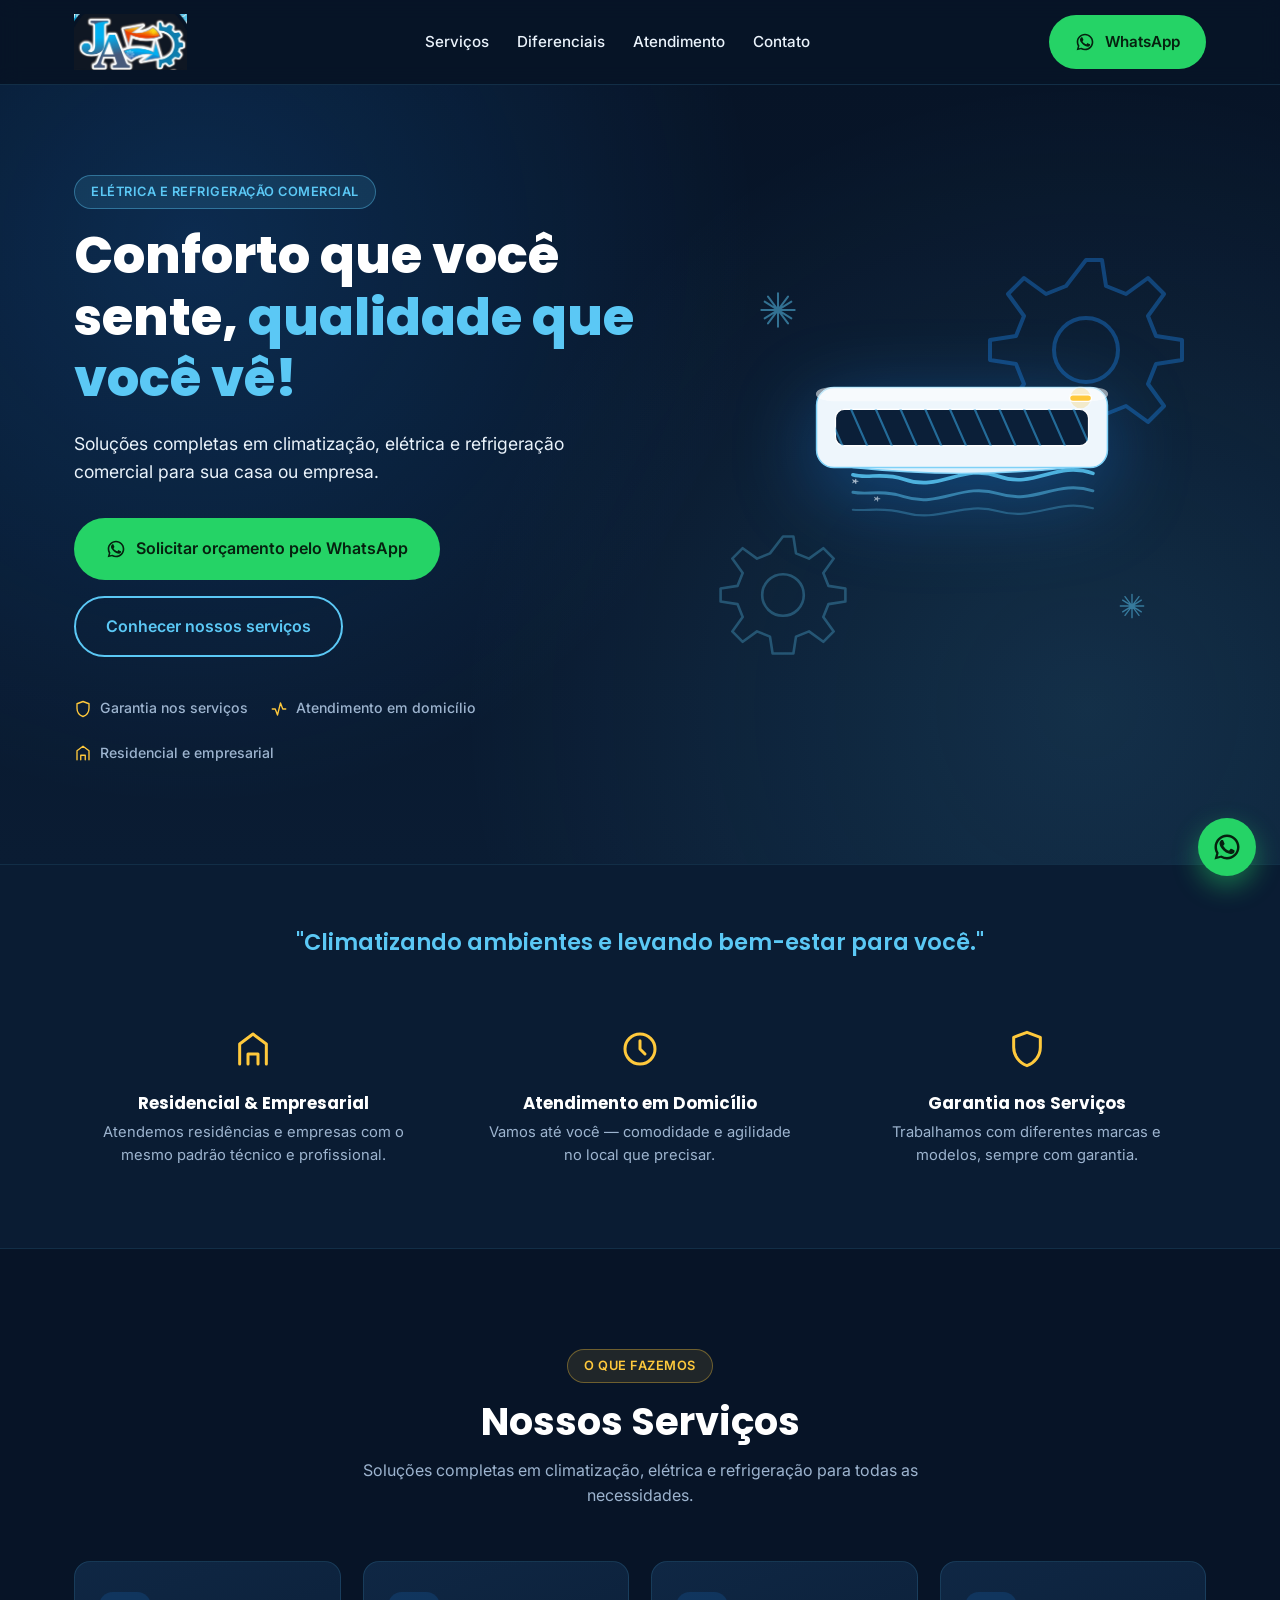
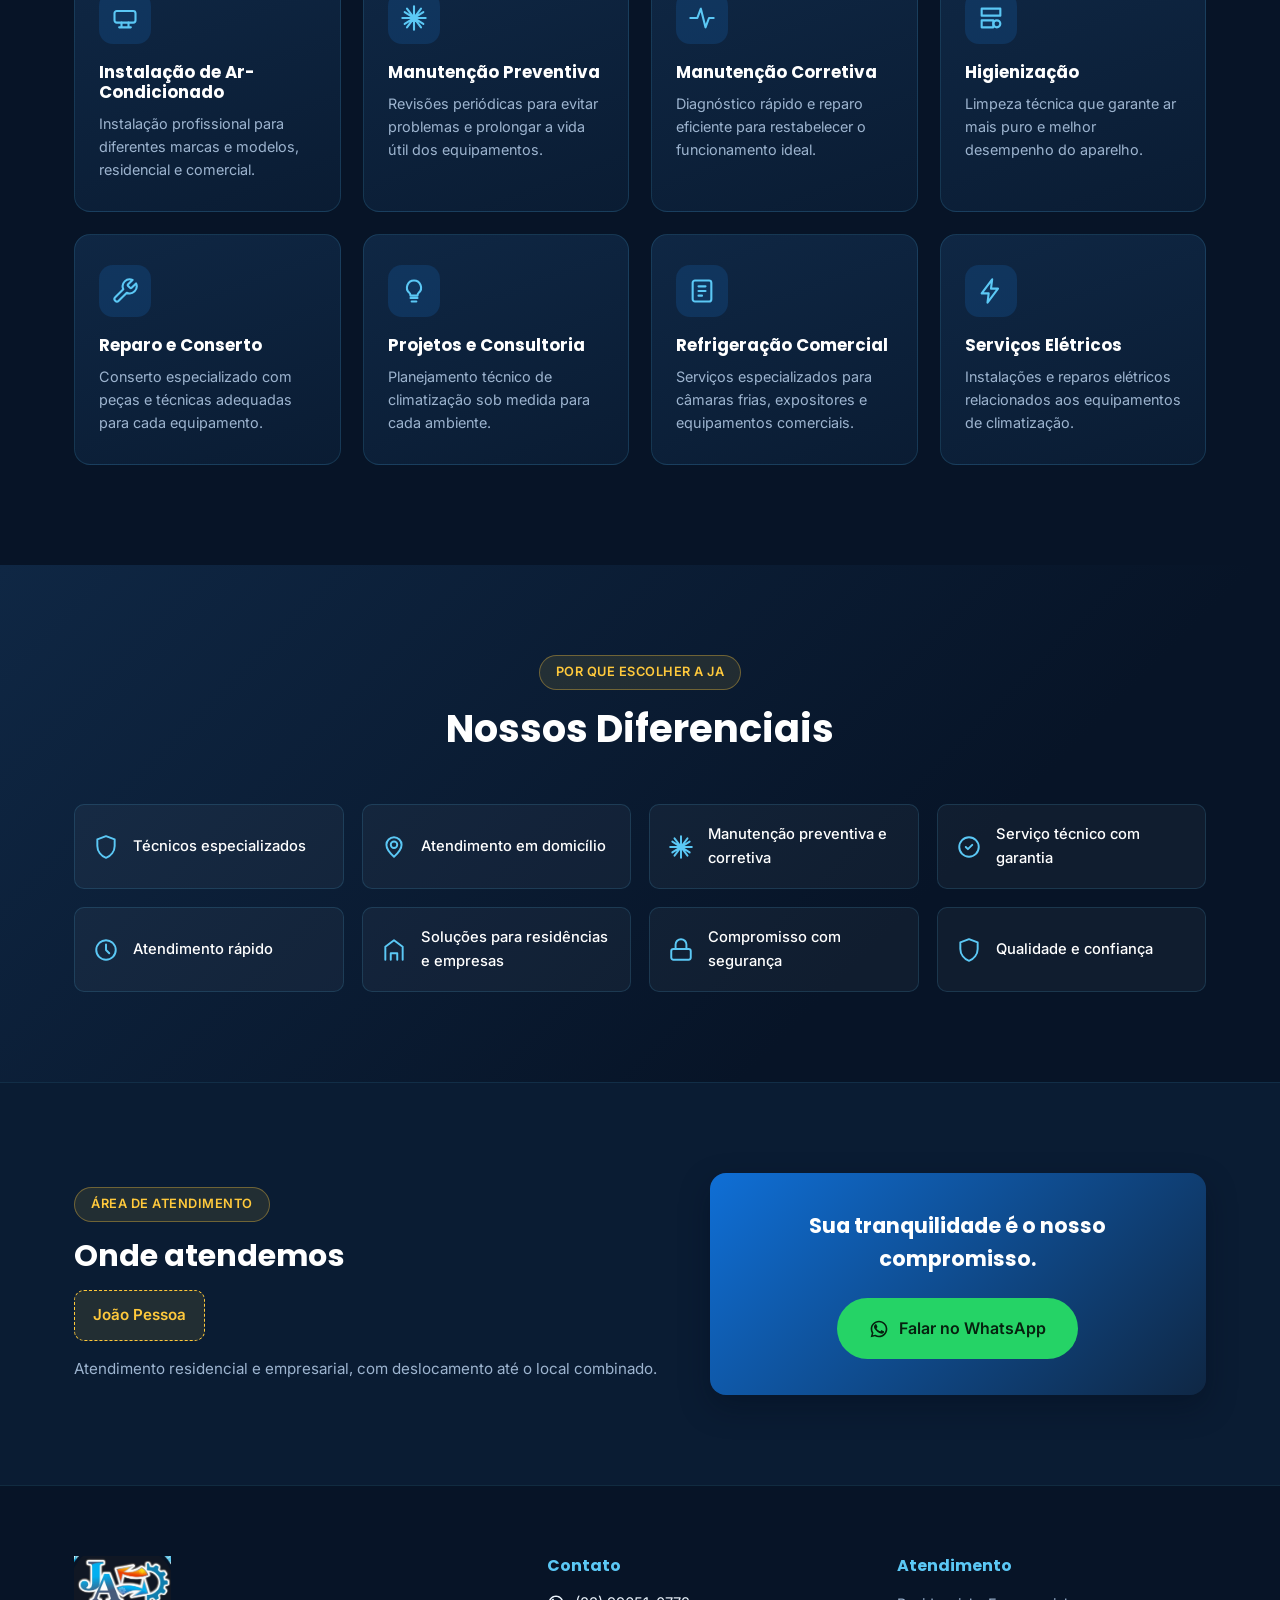
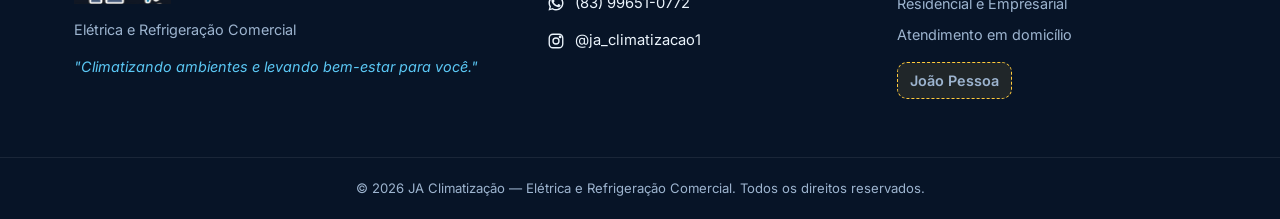
==== commit c858a7bb: "Replace hero placeholder box with AC unit illustration The hero visual was a bare outlined rectangle" ====
--- a/ja-climatizacao/index.html
+++ b/ja-climatizacao/index.html
@@ -75,7 +75,36 @@
         <svg class="hero__gear hero__gear--2" viewBox="0 0 100 100"><path d="M50 5 L58 5 L60 18 L70 22 L81 14 L89 22 L81 33 L85 43 L98 45 L98 55 L85 57 L81 67 L89 78 L81 86 L70 78 L60 82 L58 95 L50 95 L42 95 L40 82 L30 78 L19 86 L11 78 L19 67 L15 57 L2 55 L2 45 L15 43 L19 33 L11 22 L19 14 L30 22 L40 18 Z" fill="none" stroke="currentColor" stroke-width="2"/><circle cx="50" cy="50" r="16" fill="none" stroke="currentColor" stroke-width="2"/></svg>
         <svg class="hero__snow hero__snow--1" viewBox="0 0 24 24"><path d="M12 2v20M4 7l16 10M20 7 4 17M2 12h20M6 4l12 16M18 4 6 20" stroke="currentColor" stroke-width="1.2" fill="none"/></svg>
         <svg class="hero__snow hero__snow--2" viewBox="0 0 24 24"><path d="M12 2v20M4 7l16 10M20 7 4 17M2 12h20M6 4l12 16M18 4 6 20" stroke="currentColor" stroke-width="1.2" fill="none"/></svg>
-        <svg class="hero__unit" viewBox="0 0 200 90"><rect x="5" y="5" width="190" height="80" rx="10" fill="none" stroke="currentColor" stroke-width="3"/><line x1="20" y1="25" x2="180" y2="25" stroke="currentColor" stroke-width="2"/><line x1="20" y1="40" x2="180" y2="40" stroke="currentColor" stroke-width="2"/><line x1="20" y1="55" x2="180" y2="55" stroke="currentColor" stroke-width="2"/><line x1="20" y1="70" x2="180" y2="70" stroke="currentColor" stroke-width="2"/><circle cx="170" cy="20" r="4" fill="currentColor"/></svg>
+        <svg class="hero__unit" viewBox="0 0 440 240">
+          <defs>
+            <clipPath id="grilleClip"><rect x="46" y="60" width="348" height="50" rx="12"/></clipPath>
+          </defs>
+          <path d="M400 148 C 350 130 320 170 270 152 C 220 134 190 174 140 156 C 110 146 90 156 70 150" fill="none" stroke="#5bc8f5" stroke-width="5" stroke-linecap="round" opacity="0.85"/>
+          <path d="M400 172 C 350 156 320 192 270 176 C 220 160 190 196 140 180 C 110 170 90 178 70 174" fill="none" stroke="#5bc8f5" stroke-width="4" stroke-linecap="round" opacity="0.5"/>
+          <path d="M400 196 C 350 182 320 214 270 200 C 220 186 190 216 140 202 C 110 194 90 200 70 198" fill="none" stroke="#5bc8f5" stroke-width="3" stroke-linecap="round" opacity="0.3"/>
+          <path d="M74 156v6M71 159h6M69.9 160.9l4.2-4.2M69.9 156.9l4.2 4.2" stroke="#eaf3fb" stroke-width="1.4" stroke-linecap="round" opacity="0.7"/>
+          <path d="M104 180v6M101 183h6M99.9 184.9l4.2-4.2M99.9 180.9l4.2 4.2" stroke="#eaf3fb" stroke-width="1.4" stroke-linecap="round" opacity="0.6"/>
+          <path d="M96 128v-9M91.5 123.5h9M92.6 121l5.8 5.8M92.6 126l5.8-5.8" stroke="#eaf3fb" stroke-width="1.6" stroke-linecap="round" opacity="0.55"/>
+          <path d="M46 110 L394 110 L370 140 Q220 156 70 140 Z" fill="#dff1fc" stroke="#7fd1f7" stroke-width="2"/>
+          <rect x="20" y="30" width="400" height="110" rx="24" fill="#eef6fc" stroke="#7fd1f7" stroke-width="2"/>
+          <rect x="20" y="30" width="400" height="18" rx="24" fill="#ffffff" opacity="0.55"/>
+          <circle cx="383" cy="44.5" r="15" fill="#ffc93c" opacity="0.25"/>
+          <rect x="46" y="60" width="348" height="50" rx="12" fill="#0b1f38"/>
+          <g clip-path="url(#grilleClip)" stroke="#3aa9e8" stroke-width="3" opacity="0.55">
+            <line x1="30" y1="52" x2="60" y2="120"/>
+            <line x1="64" y1="52" x2="94" y2="120"/>
+            <line x1="98" y1="52" x2="128" y2="120"/>
+            <line x1="132" y1="52" x2="162" y2="120"/>
+            <line x1="166" y1="52" x2="196" y2="120"/>
+            <line x1="200" y1="52" x2="230" y2="120"/>
+            <line x1="234" y1="52" x2="264" y2="120"/>
+            <line x1="268" y1="52" x2="298" y2="120"/>
+            <line x1="302" y1="52" x2="332" y2="120"/>
+            <line x1="336" y1="52" x2="366" y2="120"/>
+            <line x1="370" y1="52" x2="400" y2="120"/>
+          </g>
+          <rect x="368" y="40" width="30" height="9" rx="4.5" fill="#ffc93c"/>
+        </svg>
       </div>
     </div>
   </div>
--- a/ja-climatizacao/style.css
+++ b/ja-climatizacao/style.css
@@ -223,11 +223,10 @@
 
 .hero__unit {
   position: absolute;
-  width: 260px;
-  top: 50%;
+  width: 320px;
+  top: 46%;
   left: 50%;
   transform: translate(-50%, -50%);
-  color: var(--white);
   filter: drop-shadow(0 20px 40px rgba(30, 144, 255, 0.35));
 }
 
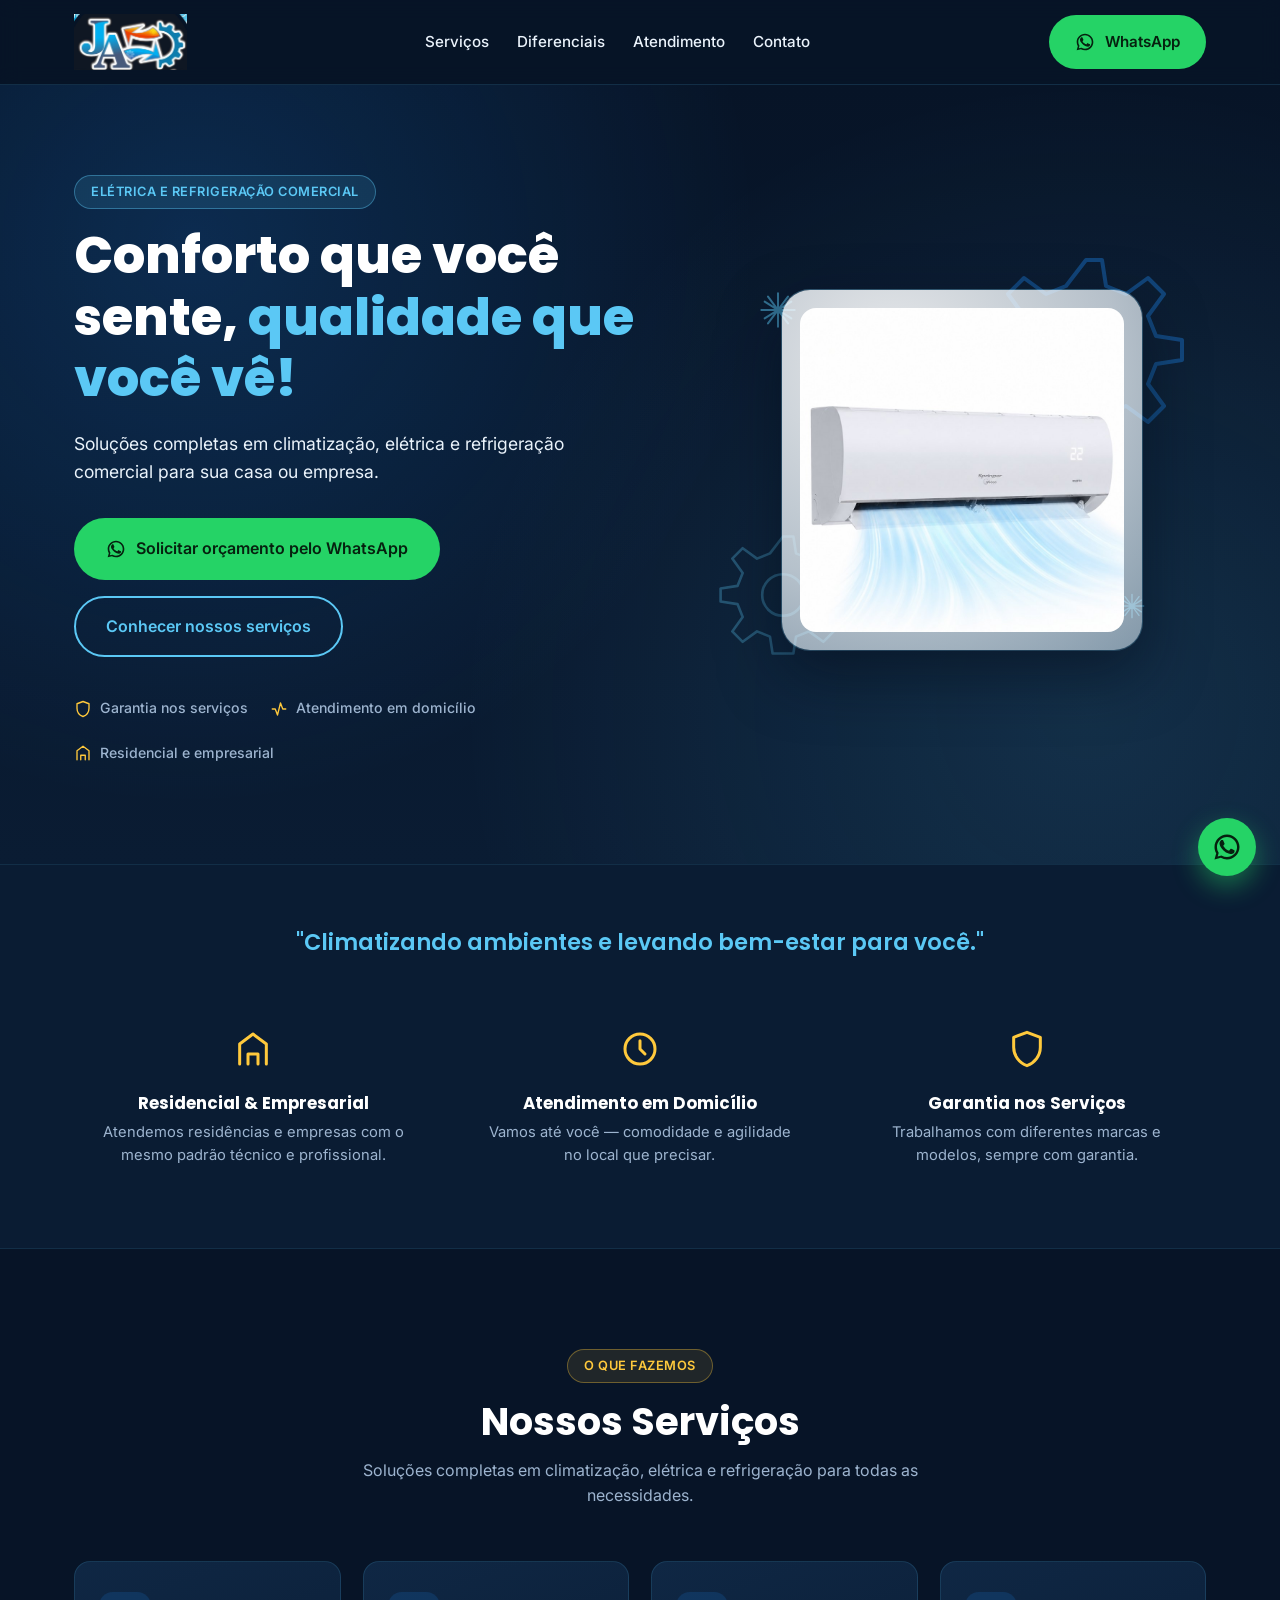
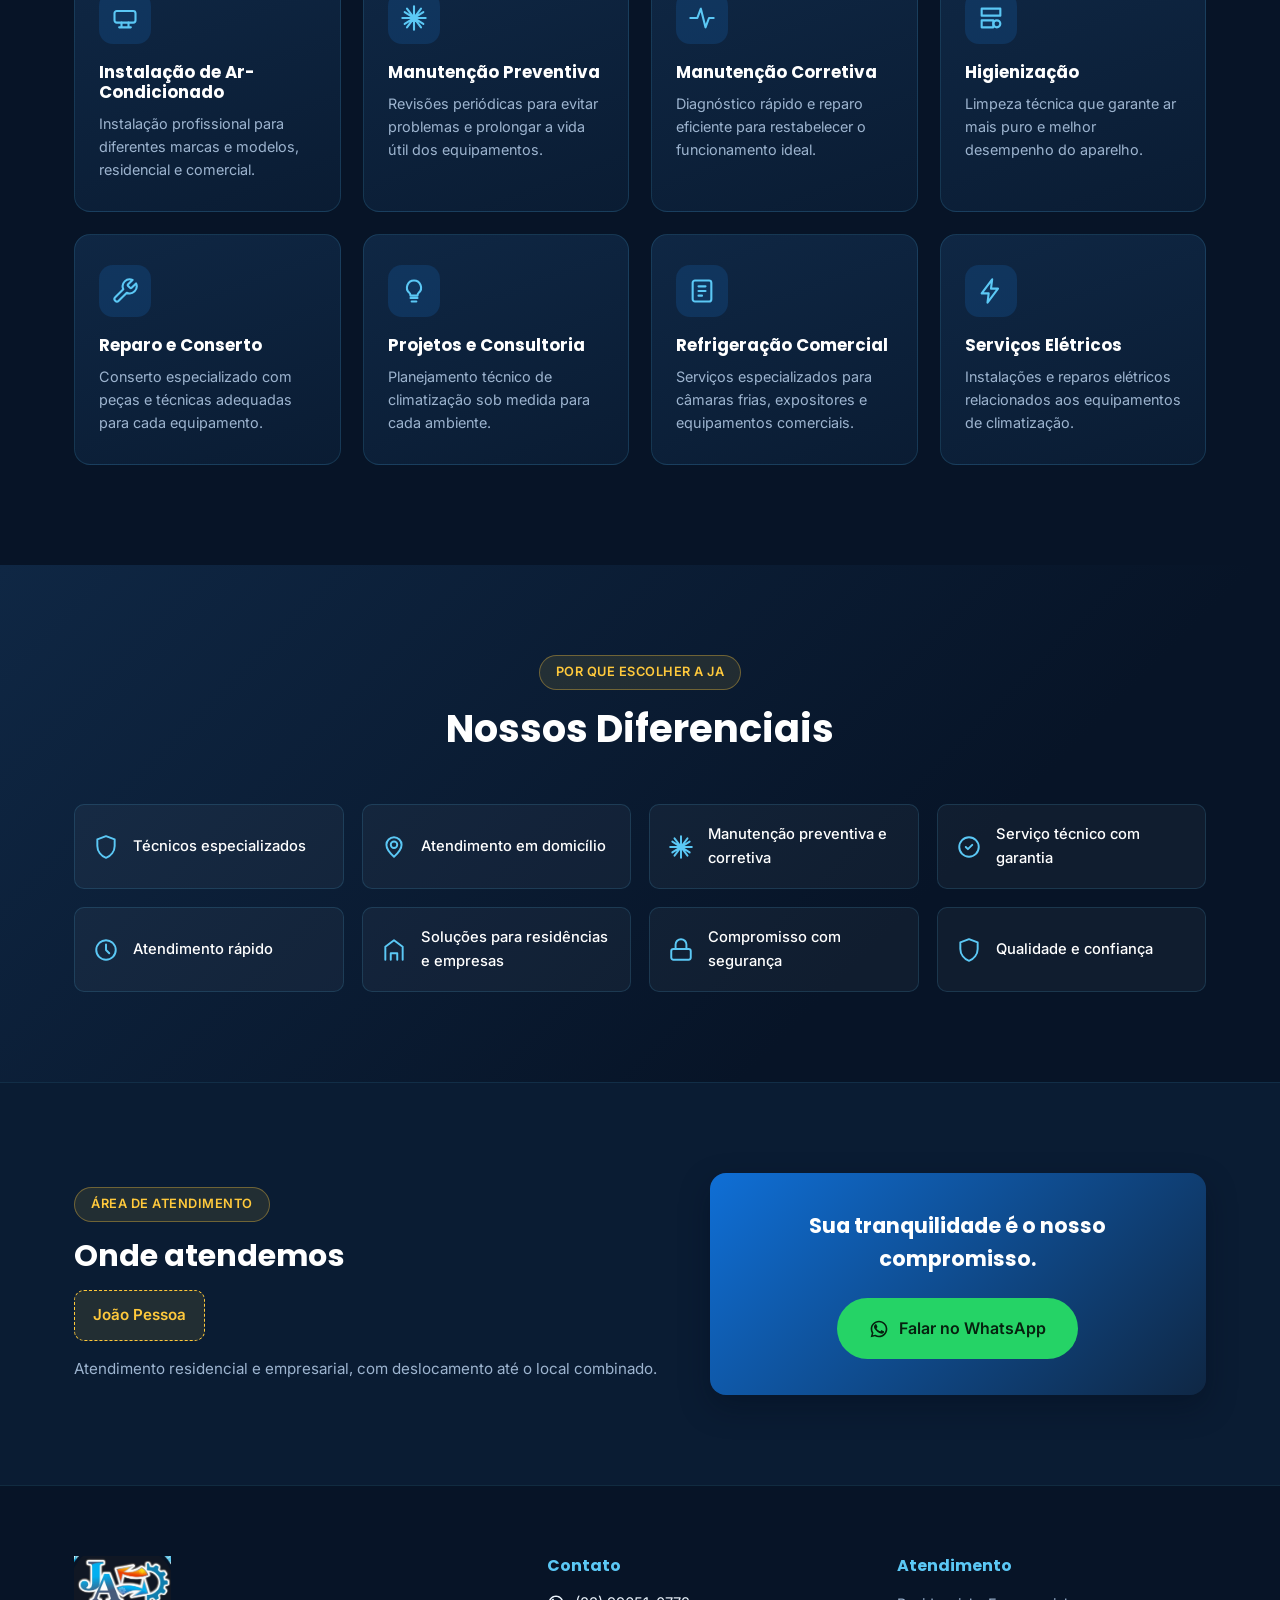
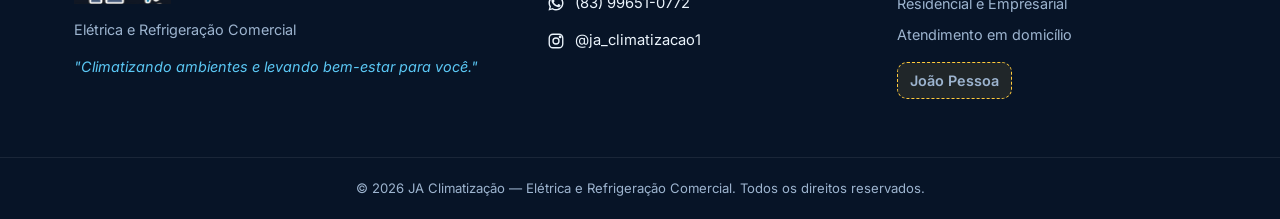
==== commit 95965964: "Replace hero AC illustration with real product photo Swap the SVG line-art unit for the actual air-c" ====
--- a/ja-climatizacao/index.html
+++ b/ja-climatizacao/index.html
@@ -75,36 +75,9 @@
         <svg class="hero__gear hero__gear--2" viewBox="0 0 100 100"><path d="M50 5 L58 5 L60 18 L70 22 L81 14 L89 22 L81 33 L85 43 L98 45 L98 55 L85 57 L81 67 L89 78 L81 86 L70 78 L60 82 L58 95 L50 95 L42 95 L40 82 L30 78 L19 86 L11 78 L19 67 L15 57 L2 55 L2 45 L15 43 L19 33 L11 22 L19 14 L30 22 L40 18 Z" fill="none" stroke="currentColor" stroke-width="2"/><circle cx="50" cy="50" r="16" fill="none" stroke="currentColor" stroke-width="2"/></svg>
         <svg class="hero__snow hero__snow--1" viewBox="0 0 24 24"><path d="M12 2v20M4 7l16 10M20 7 4 17M2 12h20M6 4l12 16M18 4 6 20" stroke="currentColor" stroke-width="1.2" fill="none"/></svg>
         <svg class="hero__snow hero__snow--2" viewBox="0 0 24 24"><path d="M12 2v20M4 7l16 10M20 7 4 17M2 12h20M6 4l12 16M18 4 6 20" stroke="currentColor" stroke-width="1.2" fill="none"/></svg>
-        <svg class="hero__unit" viewBox="0 0 440 240">
-          <defs>
-            <clipPath id="grilleClip"><rect x="46" y="60" width="348" height="50" rx="12"/></clipPath>
-          </defs>
-          <path d="M400 148 C 350 130 320 170 270 152 C 220 134 190 174 140 156 C 110 146 90 156 70 150" fill="none" stroke="#5bc8f5" stroke-width="5" stroke-linecap="round" opacity="0.85"/>
-          <path d="M400 172 C 350 156 320 192 270 176 C 220 160 190 196 140 180 C 110 170 90 178 70 174" fill="none" stroke="#5bc8f5" stroke-width="4" stroke-linecap="round" opacity="0.5"/>
-          <path d="M400 196 C 350 182 320 214 270 200 C 220 186 190 216 140 202 C 110 194 90 200 70 198" fill="none" stroke="#5bc8f5" stroke-width="3" stroke-linecap="round" opacity="0.3"/>
-          <path d="M74 156v6M71 159h6M69.9 160.9l4.2-4.2M69.9 156.9l4.2 4.2" stroke="#eaf3fb" stroke-width="1.4" stroke-linecap="round" opacity="0.7"/>
-          <path d="M104 180v6M101 183h6M99.9 184.9l4.2-4.2M99.9 180.9l4.2 4.2" stroke="#eaf3fb" stroke-width="1.4" stroke-linecap="round" opacity="0.6"/>
-          <path d="M96 128v-9M91.5 123.5h9M92.6 121l5.8 5.8M92.6 126l5.8-5.8" stroke="#eaf3fb" stroke-width="1.6" stroke-linecap="round" opacity="0.55"/>
-          <path d="M46 110 L394 110 L370 140 Q220 156 70 140 Z" fill="#dff1fc" stroke="#7fd1f7" stroke-width="2"/>
-          <rect x="20" y="30" width="400" height="110" rx="24" fill="#eef6fc" stroke="#7fd1f7" stroke-width="2"/>
-          <rect x="20" y="30" width="400" height="18" rx="24" fill="#ffffff" opacity="0.55"/>
-          <circle cx="383" cy="44.5" r="15" fill="#ffc93c" opacity="0.25"/>
-          <rect x="46" y="60" width="348" height="50" rx="12" fill="#0b1f38"/>
-          <g clip-path="url(#grilleClip)" stroke="#3aa9e8" stroke-width="3" opacity="0.55">
-            <line x1="30" y1="52" x2="60" y2="120"/>
-            <line x1="64" y1="52" x2="94" y2="120"/>
-            <line x1="98" y1="52" x2="128" y2="120"/>
-            <line x1="132" y1="52" x2="162" y2="120"/>
-            <line x1="166" y1="52" x2="196" y2="120"/>
-            <line x1="200" y1="52" x2="230" y2="120"/>
-            <line x1="234" y1="52" x2="264" y2="120"/>
-            <line x1="268" y1="52" x2="298" y2="120"/>
-            <line x1="302" y1="52" x2="332" y2="120"/>
-            <line x1="336" y1="52" x2="366" y2="120"/>
-            <line x1="370" y1="52" x2="400" y2="120"/>
-          </g>
-          <rect x="368" y="40" width="30" height="9" rx="4.5" fill="#ffc93c"/>
-        </svg>
+        <div class="hero__unit-card">
+          <img src="assets/ac-unit.jpg" alt="Unidade de ar-condicionado split instalada, soltando ar frio" class="hero__unit-photo" width="900" height="900" loading="eager">
+        </div>
       </div>
     </div>
   </div>
--- a/ja-climatizacao/style.css
+++ b/ja-climatizacao/style.css
@@ -221,13 +221,25 @@
 .hero__snow--1 { width: 40px; height: 40px; top: 30px; left: 40px; animation: float 5s ease-in-out infinite; }
 .hero__snow--2 { width: 28px; height: 28px; bottom: 60px; right: 60px; animation: float 6s ease-in-out infinite 1s; }
 
-.hero__unit {
+.hero__unit-card {
   position: absolute;
-  width: 320px;
-  top: 46%;
+  width: min(360px, 78%);
+  aspect-ratio: 1 / 1;
+  top: 50%;
   left: 50%;
   transform: translate(-50%, -50%);
-  filter: drop-shadow(0 20px 40px rgba(30, 144, 255, 0.35));
+  background: radial-gradient(circle at 30% 20%, rgba(255, 255, 255, 0.9), rgba(238, 246, 252, 0.75) 60%, rgba(223, 241, 252, 0.55) 100%);
+  border-radius: 28px;
+  padding: 18px;
+  box-shadow: 0 25px 60px rgba(3, 12, 26, 0.5), 0 0 0 1px rgba(127, 209, 247, 0.35);
+  overflow: hidden;
+}
+.hero__unit-photo {
+  width: 100%;
+  height: 100%;
+  object-fit: contain;
+  border-radius: 16px;
+  display: block;
 }
 
 @keyframes spin { to { transform: rotate(360deg); } }
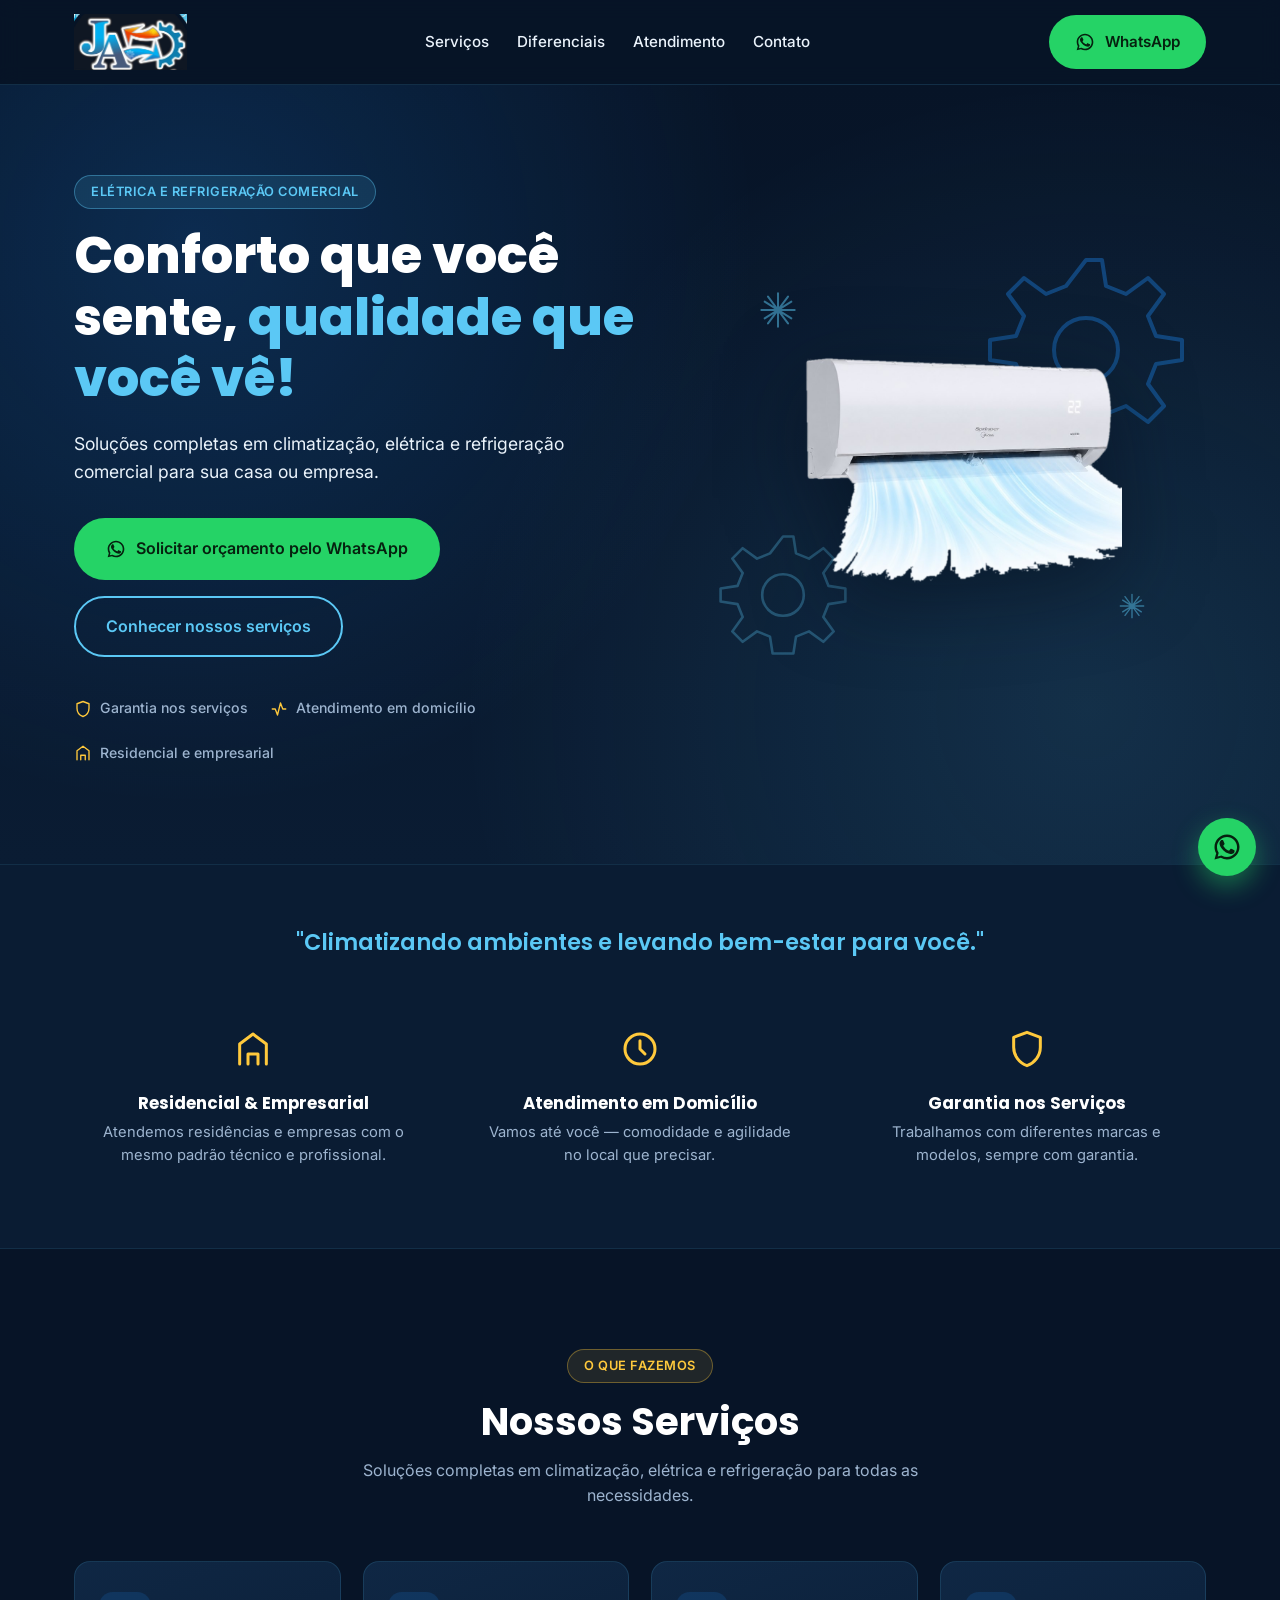
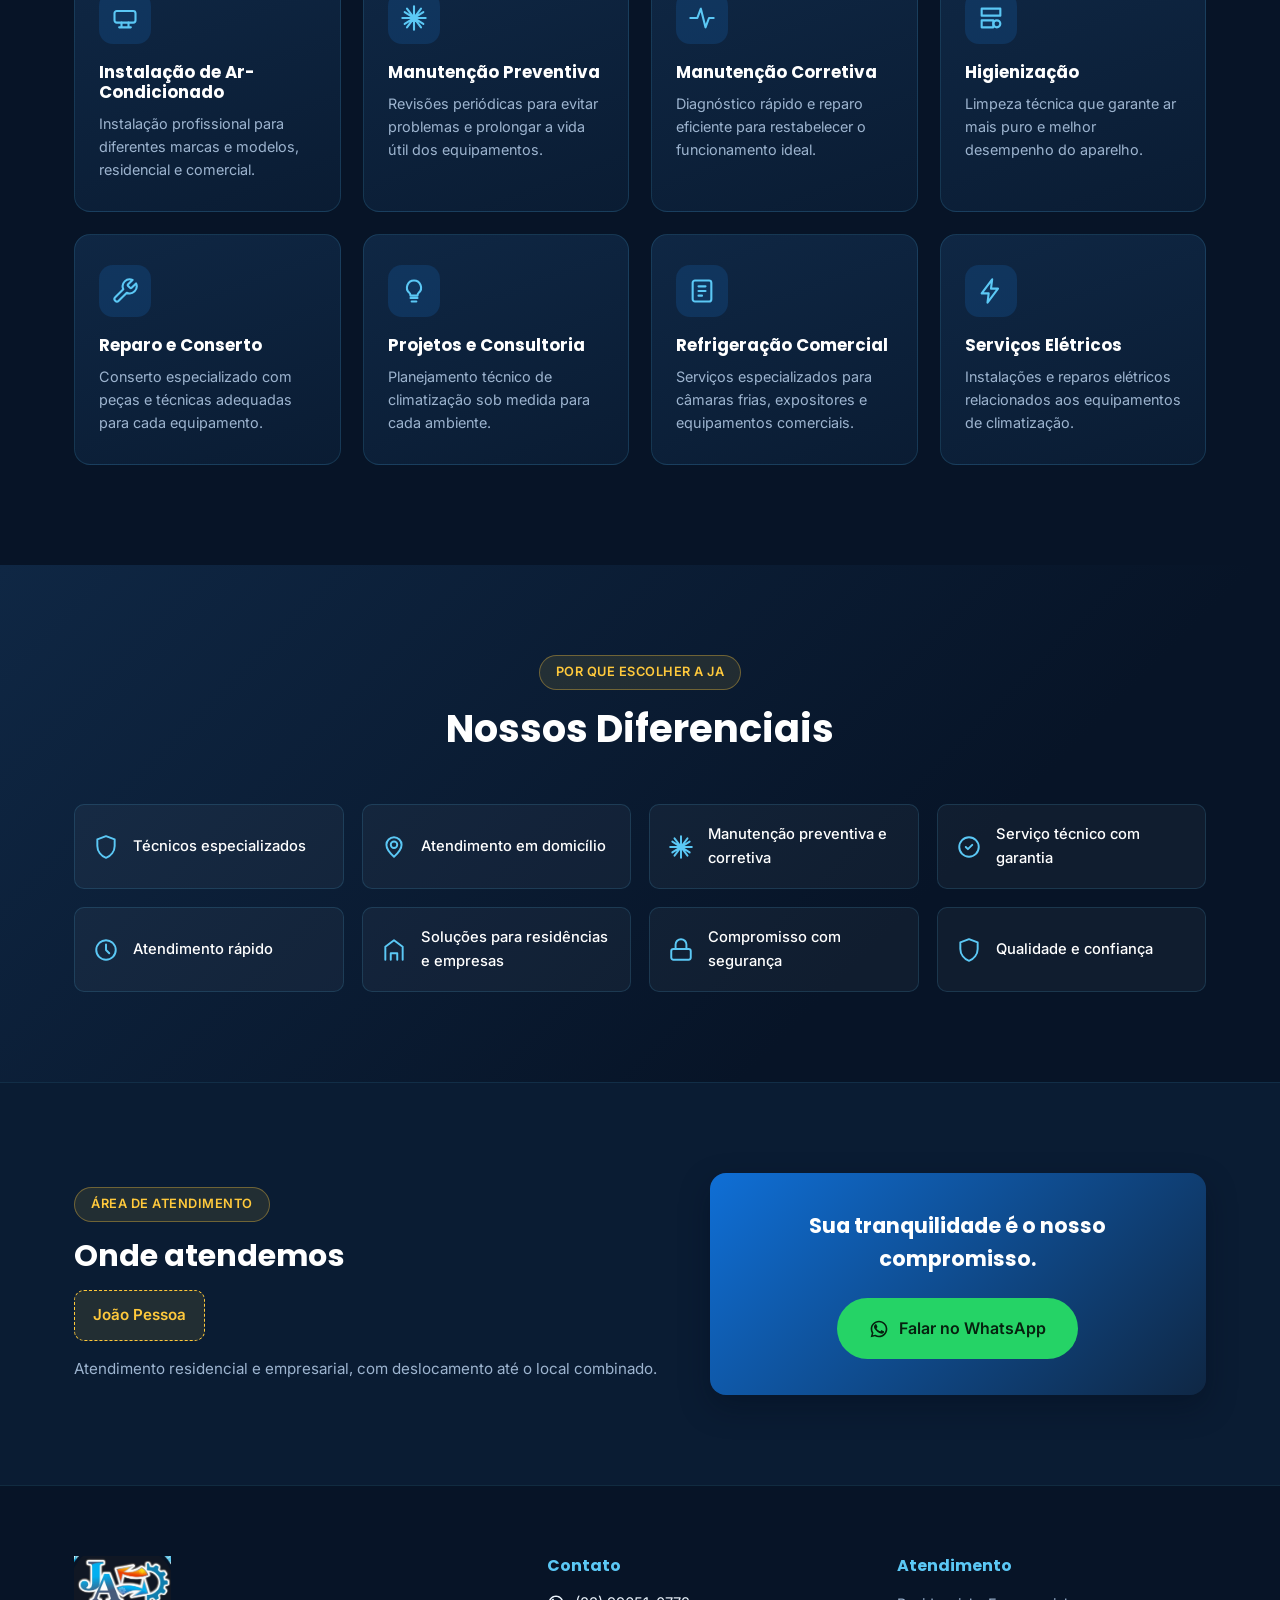
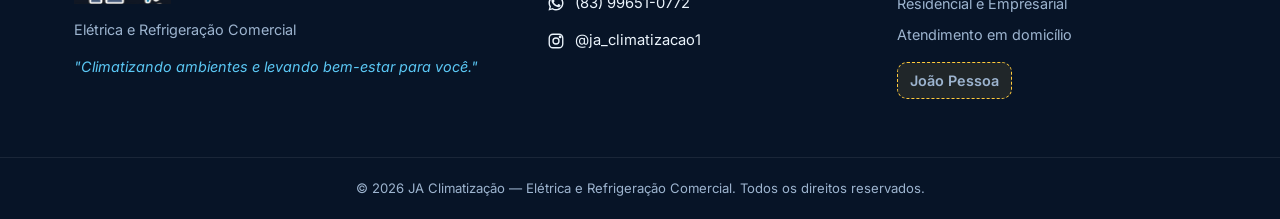
==== commit 42c811bf: "Make hero AC photo smaller with transparent background Remove the white studio background from the A" ====
--- a/ja-climatizacao/index.html
+++ b/ja-climatizacao/index.html
@@ -76,7 +76,7 @@
         <svg class="hero__snow hero__snow--1" viewBox="0 0 24 24"><path d="M12 2v20M4 7l16 10M20 7 4 17M2 12h20M6 4l12 16M18 4 6 20" stroke="currentColor" stroke-width="1.2" fill="none"/></svg>
         <svg class="hero__snow hero__snow--2" viewBox="0 0 24 24"><path d="M12 2v20M4 7l16 10M20 7 4 17M2 12h20M6 4l12 16M18 4 6 20" stroke="currentColor" stroke-width="1.2" fill="none"/></svg>
         <div class="hero__unit-card">
-          <img src="assets/ac-unit.jpg" alt="Unidade de ar-condicionado split instalada, soltando ar frio" class="hero__unit-photo" width="900" height="900" loading="eager">
+          <img src="assets/ac-unit-cutout.png" alt="Unidade de ar-condicionado split instalada, soltando ar frio" class="hero__unit-photo" width="884" height="641" loading="eager">
         </div>
       </div>
     </div>
--- a/ja-climatizacao/style.css
+++ b/ja-climatizacao/style.css
@@ -223,22 +223,17 @@
 
 .hero__unit-card {
   position: absolute;
-  width: min(360px, 78%);
-  aspect-ratio: 1 / 1;
+  width: min(320px, 75%);
+  aspect-ratio: 884 / 641;
   top: 50%;
   left: 50%;
   transform: translate(-50%, -50%);
-  background: radial-gradient(circle at 30% 20%, rgba(255, 255, 255, 0.9), rgba(238, 246, 252, 0.75) 60%, rgba(223, 241, 252, 0.55) 100%);
-  border-radius: 28px;
-  padding: 18px;
-  box-shadow: 0 25px 60px rgba(3, 12, 26, 0.5), 0 0 0 1px rgba(127, 209, 247, 0.35);
-  overflow: hidden;
 }
 .hero__unit-photo {
   width: 100%;
   height: 100%;
   object-fit: contain;
-  border-radius: 16px;
+  filter: drop-shadow(0 20px 40px rgba(3, 12, 26, 0.5));
   display: block;
 }
 
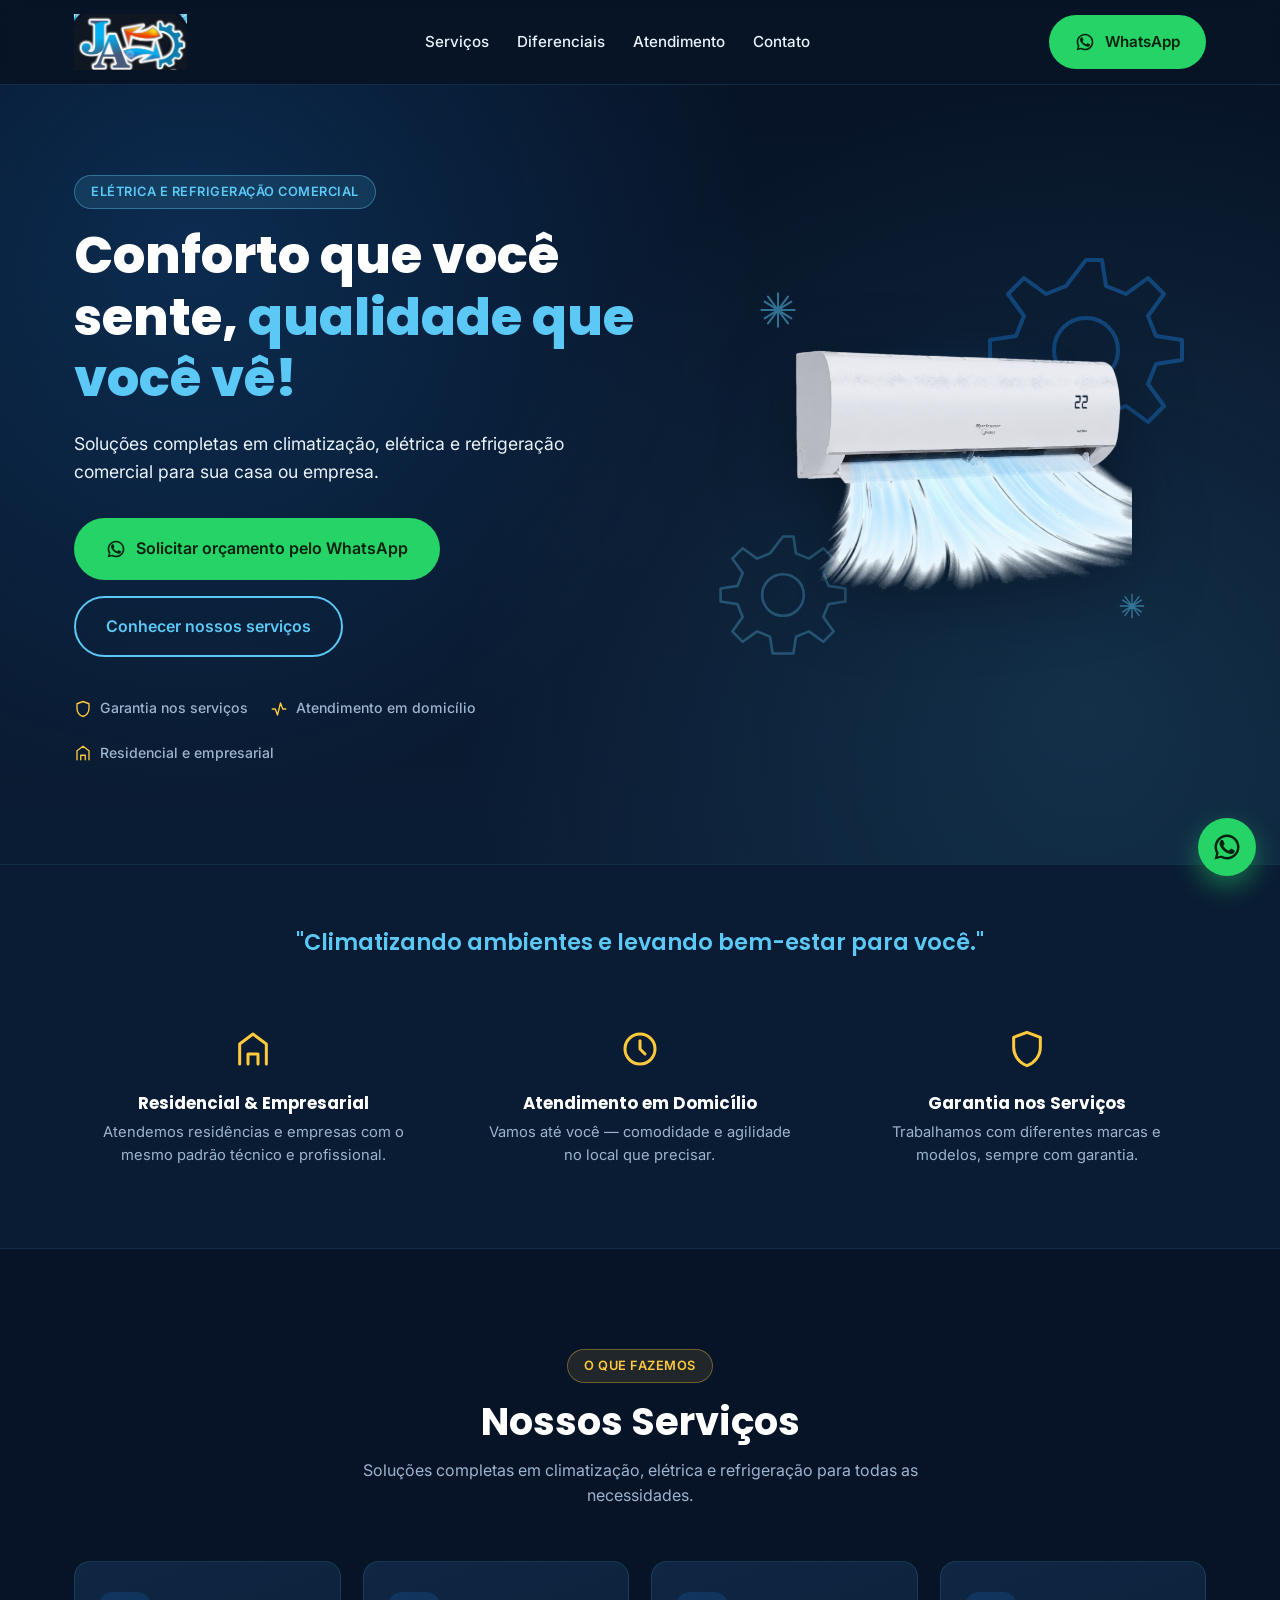
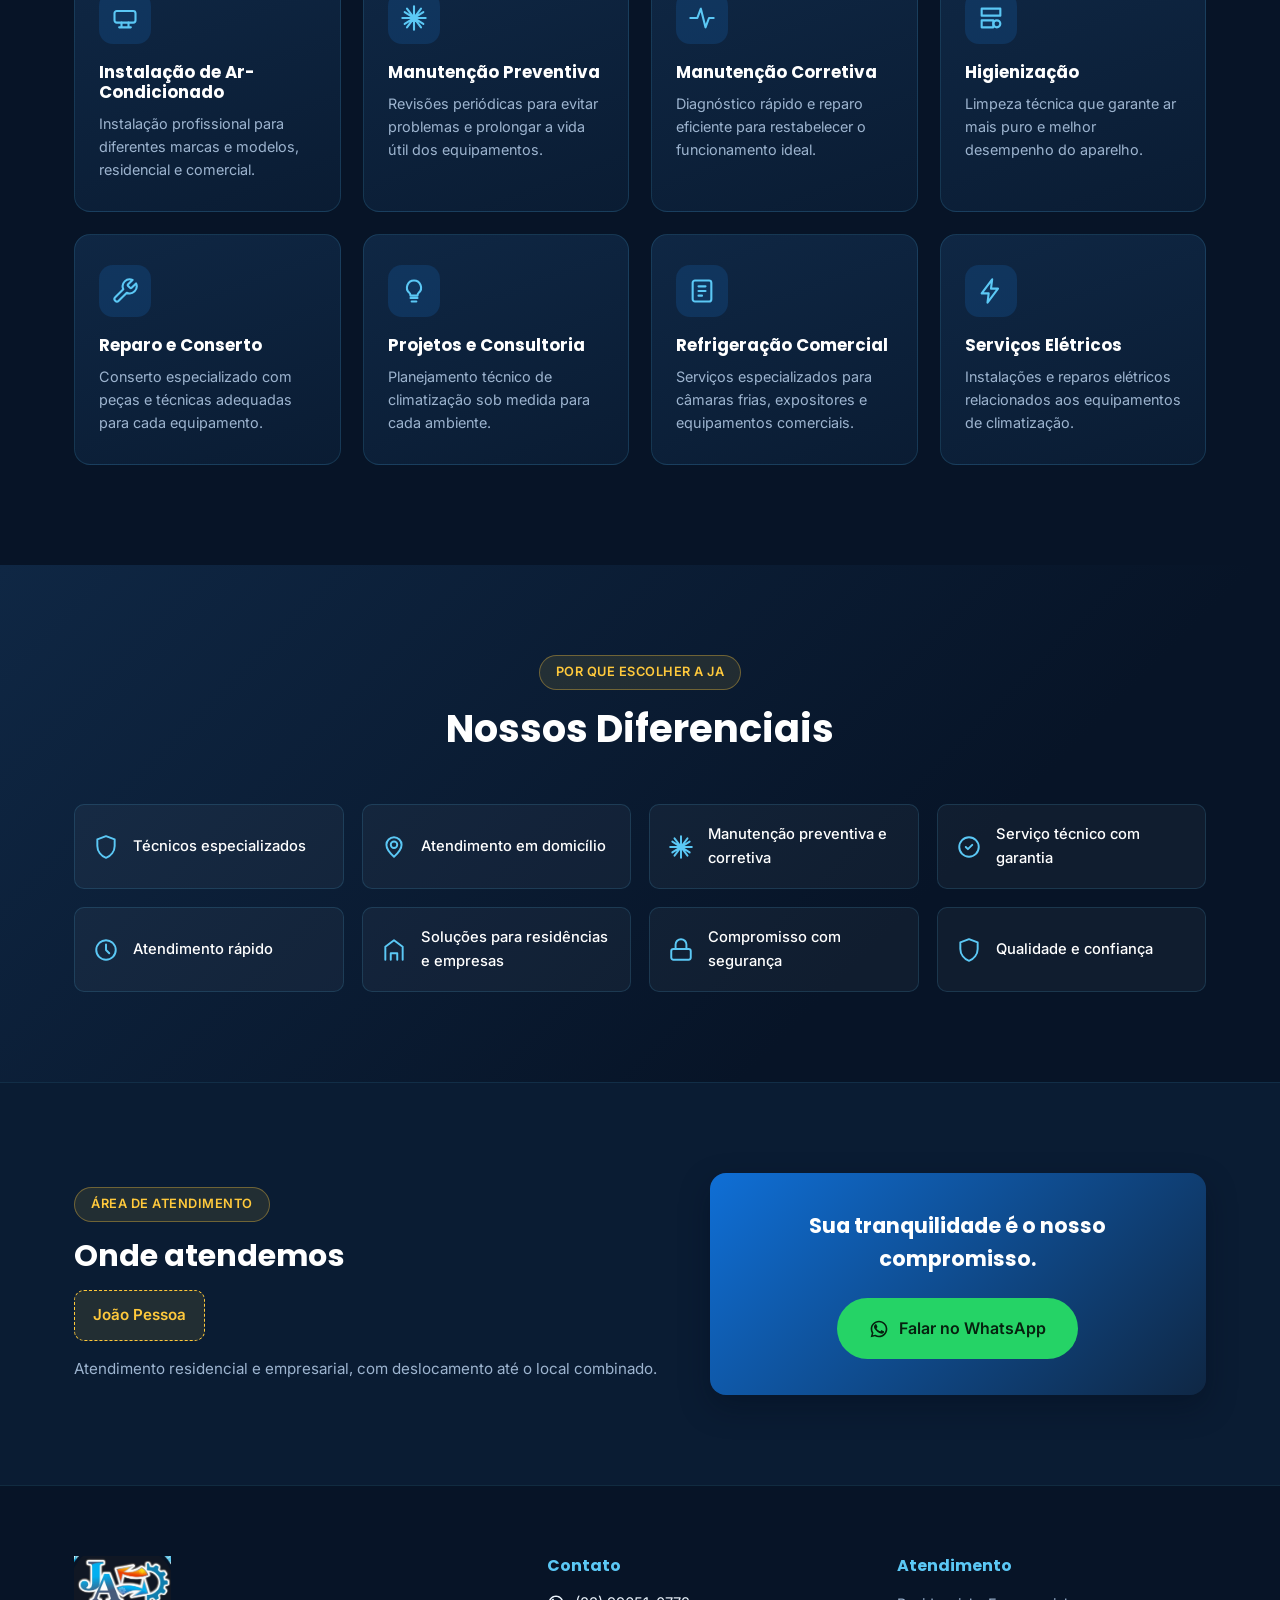
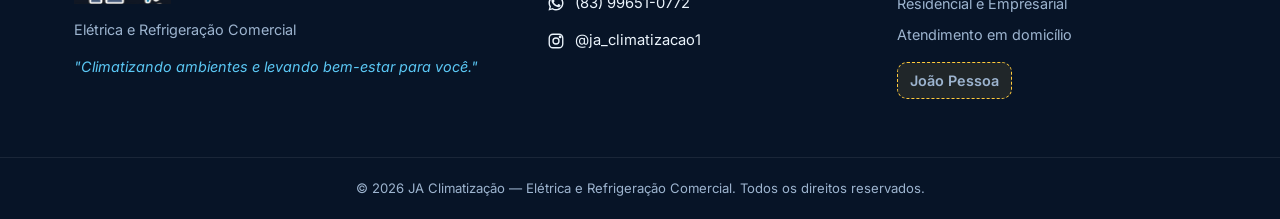
==== commit e6e6655e: "Polish hero AC photo: smooth fade edge and ambient glow Replace the binary flood-fill cutout (which " ====
--- a/ja-climatizacao/index.html
+++ b/ja-climatizacao/index.html
@@ -76,7 +76,8 @@
         <svg class="hero__snow hero__snow--1" viewBox="0 0 24 24"><path d="M12 2v20M4 7l16 10M20 7 4 17M2 12h20M6 4l12 16M18 4 6 20" stroke="currentColor" stroke-width="1.2" fill="none"/></svg>
         <svg class="hero__snow hero__snow--2" viewBox="0 0 24 24"><path d="M12 2v20M4 7l16 10M20 7 4 17M2 12h20M6 4l12 16M18 4 6 20" stroke="currentColor" stroke-width="1.2" fill="none"/></svg>
         <div class="hero__unit-card">
-          <img src="assets/ac-unit-cutout.png" alt="Unidade de ar-condicionado split instalada, soltando ar frio" class="hero__unit-photo" width="884" height="641" loading="eager">
+          <div class="hero__unit-glow" aria-hidden="true"></div>
+          <img src="assets/ac-unit-cutout.png" alt="Unidade de ar-condicionado split instalada, soltando ar frio" class="hero__unit-photo" width="1228" height="890" loading="eager">
         </div>
       </div>
     </div>
--- a/ja-climatizacao/style.css
+++ b/ja-climatizacao/style.css
@@ -223,17 +223,28 @@
 
 .hero__unit-card {
   position: absolute;
-  width: min(320px, 75%);
-  aspect-ratio: 884 / 641;
+  width: min(340px, 78%);
+  aspect-ratio: 1228 / 890;
   top: 50%;
   left: 50%;
   transform: translate(-50%, -50%);
 }
+.hero__unit-glow {
+  position: absolute;
+  width: 85%;
+  height: 60%;
+  top: 8%;
+  left: 8%;
+  background: radial-gradient(circle, rgba(91, 200, 245, 0.45) 0%, rgba(30, 144, 255, 0.18) 45%, transparent 72%);
+  filter: blur(18px);
+  pointer-events: none;
+}
 .hero__unit-photo {
+  position: relative;
   width: 100%;
   height: 100%;
   object-fit: contain;
-  filter: drop-shadow(0 20px 40px rgba(3, 12, 26, 0.5));
+  filter: drop-shadow(0 20px 34px rgba(3, 12, 26, 0.55));
   display: block;
 }
 
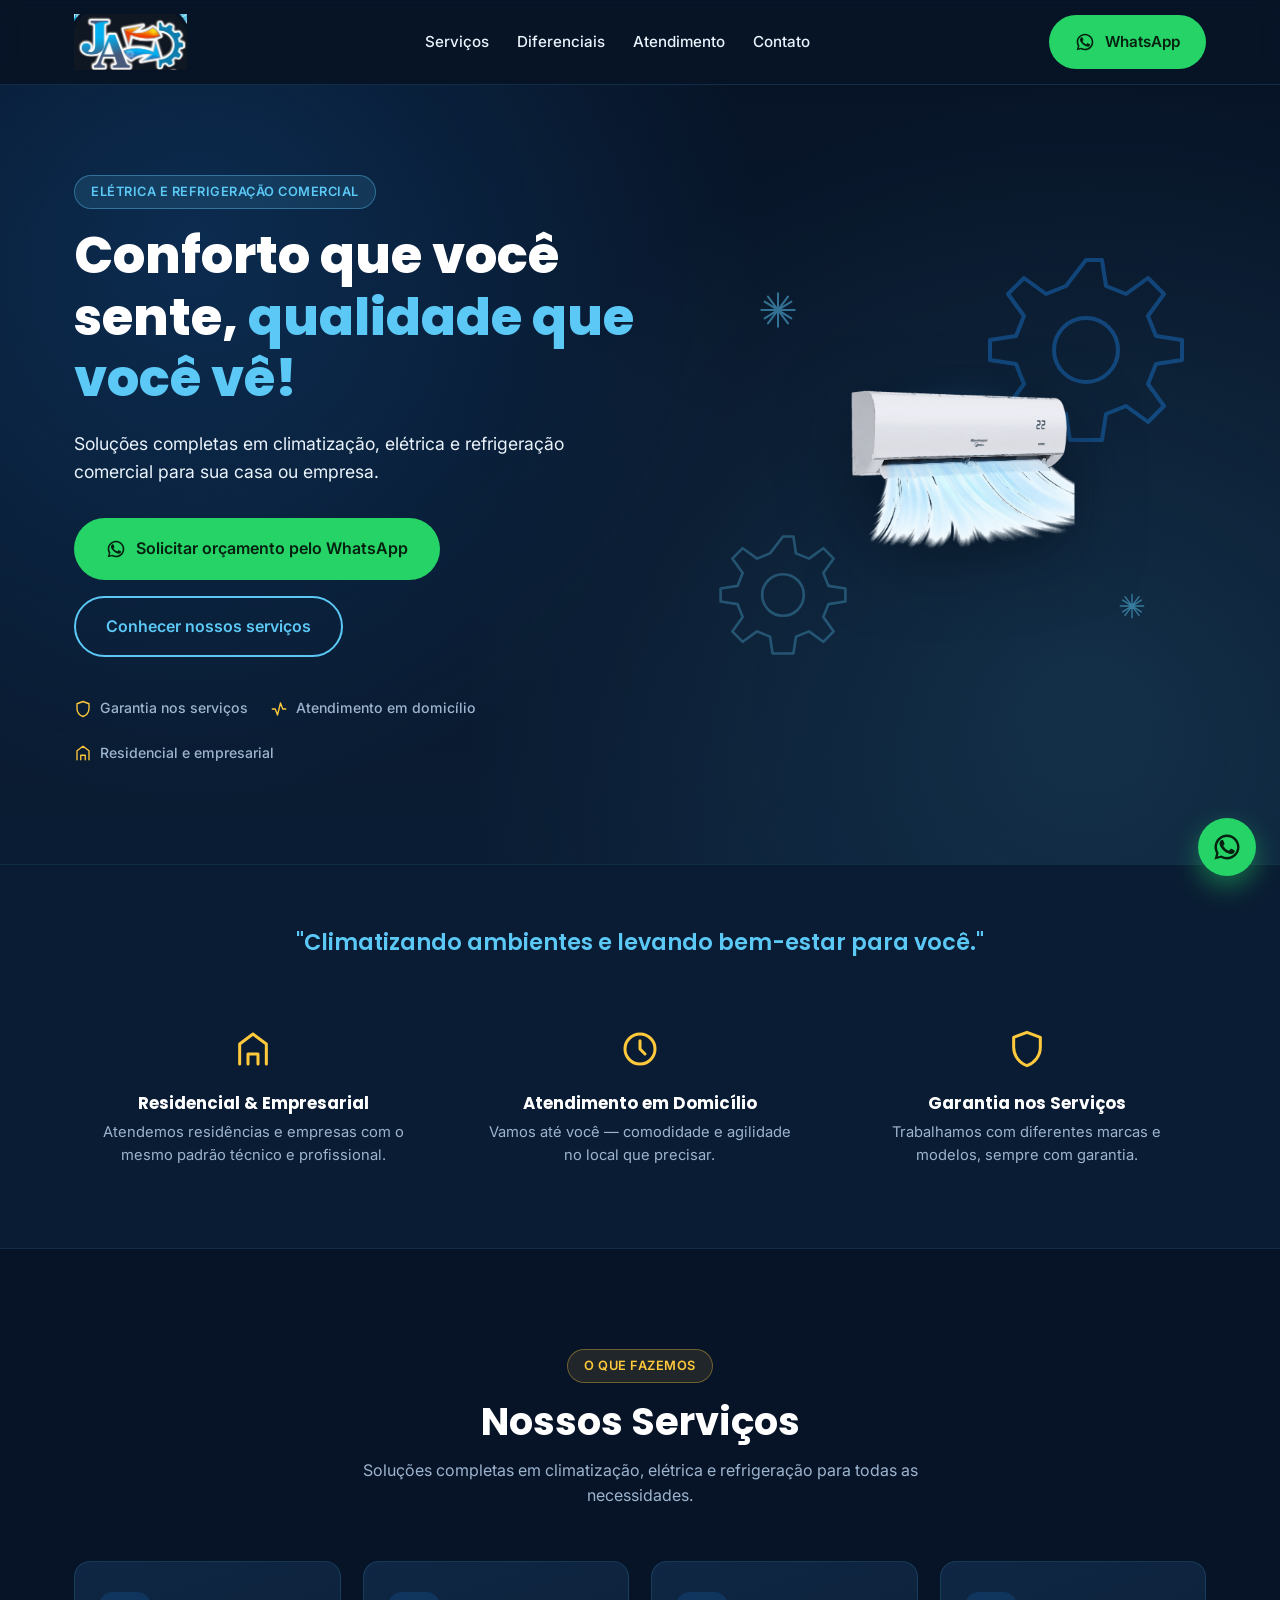
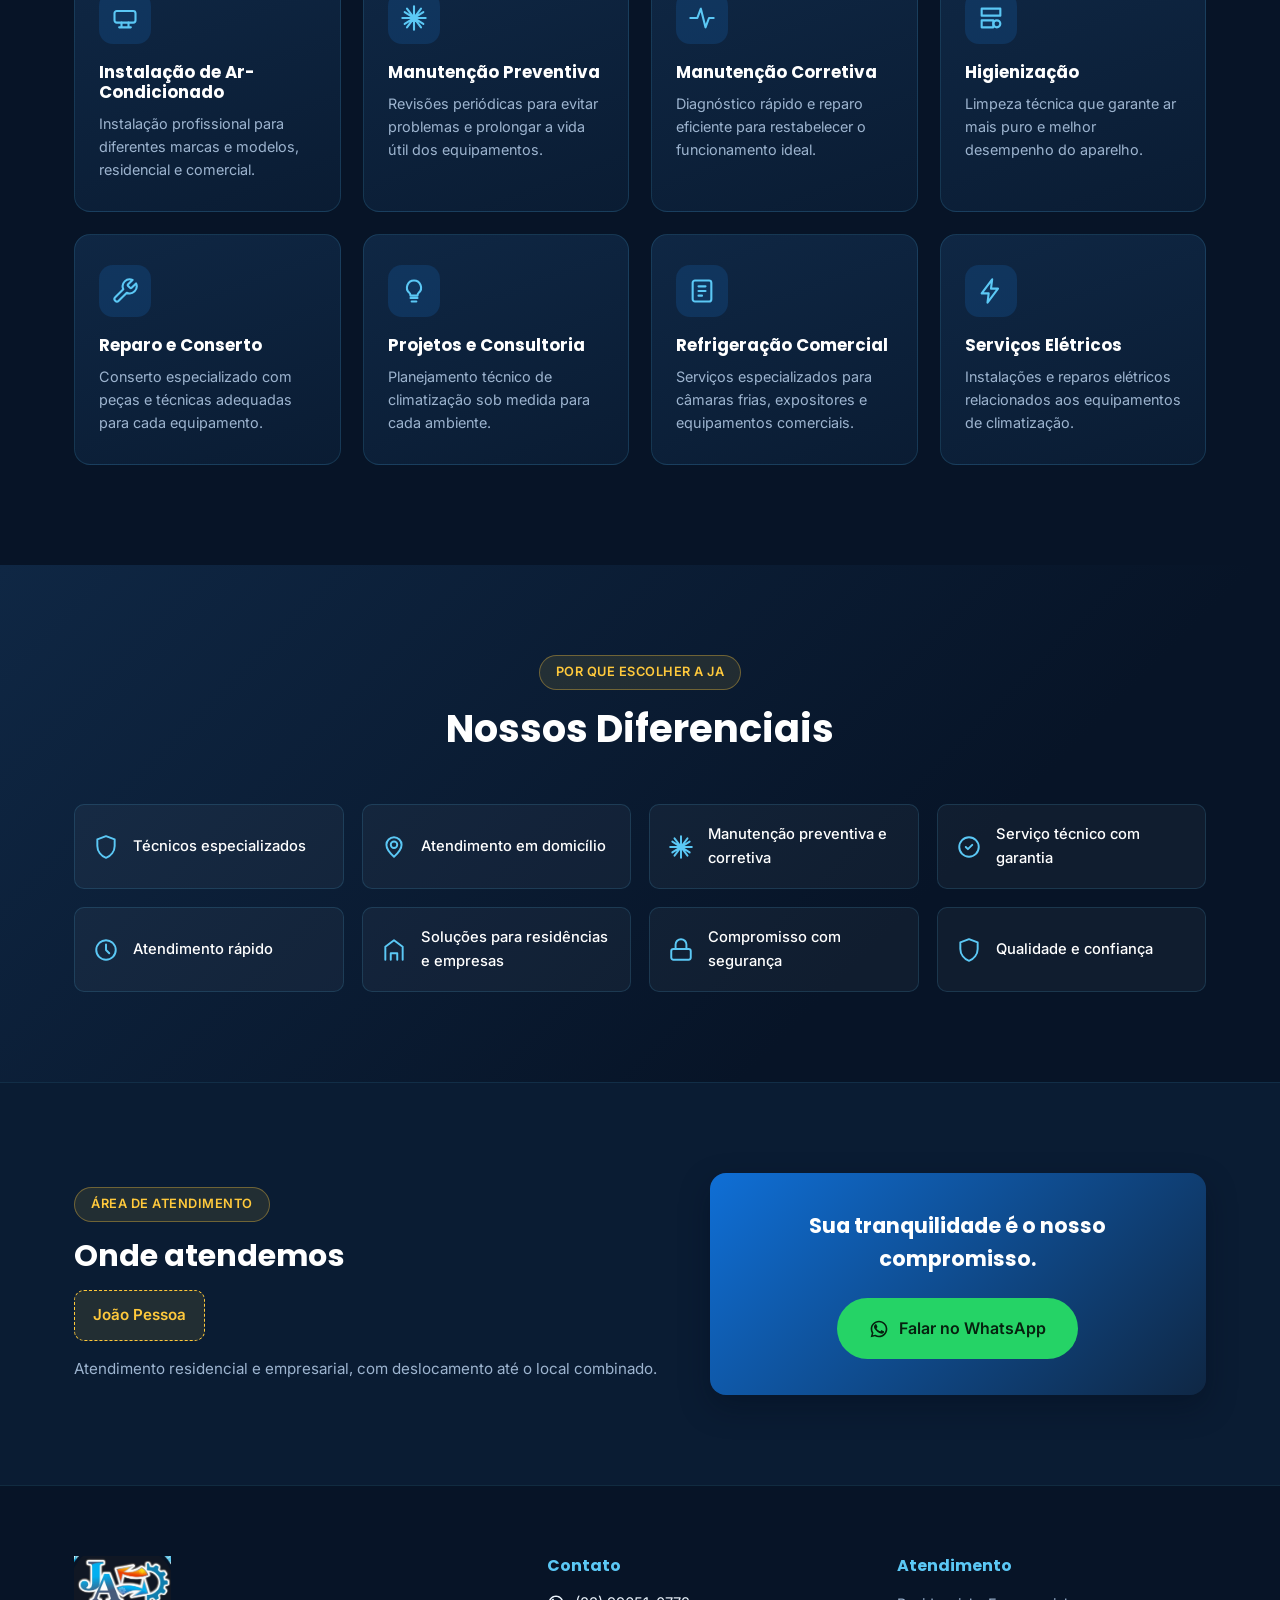
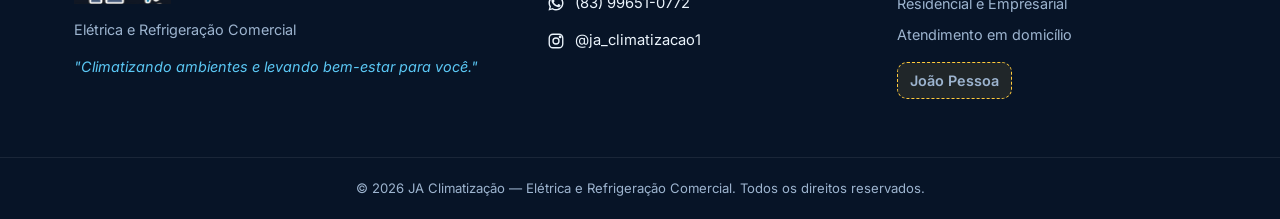
==== commit ef5add40: "Shrink hero AC photo, sharpen it, unblock the gears Re-cut the transparent photo from the full-resol" ====
--- a/ja-climatizacao/index.html
+++ b/ja-climatizacao/index.html
@@ -77,7 +77,7 @@
         <svg class="hero__snow hero__snow--2" viewBox="0 0 24 24"><path d="M12 2v20M4 7l16 10M20 7 4 17M2 12h20M6 4l12 16M18 4 6 20" stroke="currentColor" stroke-width="1.2" fill="none"/></svg>
         <div class="hero__unit-card">
           <div class="hero__unit-glow" aria-hidden="true"></div>
-          <img src="assets/ac-unit-cutout.png" alt="Unidade de ar-condicionado split instalada, soltando ar frio" class="hero__unit-photo" width="1228" height="890" loading="eager">
+          <img src="assets/ac-unit-cutout.webp" alt="Unidade de ar-condicionado split instalada, soltando ar frio" class="hero__unit-photo" width="1225" height="883" loading="eager">
         </div>
       </div>
     </div>
--- a/ja-climatizacao/style.css
+++ b/ja-climatizacao/style.css
@@ -223,8 +223,8 @@
 
 .hero__unit-card {
   position: absolute;
-  width: min(340px, 78%);
-  aspect-ratio: 1228 / 890;
+  width: min(225px, 52%);
+  aspect-ratio: 1225 / 883;
   top: 50%;
   left: 50%;
   transform: translate(-50%, -50%);
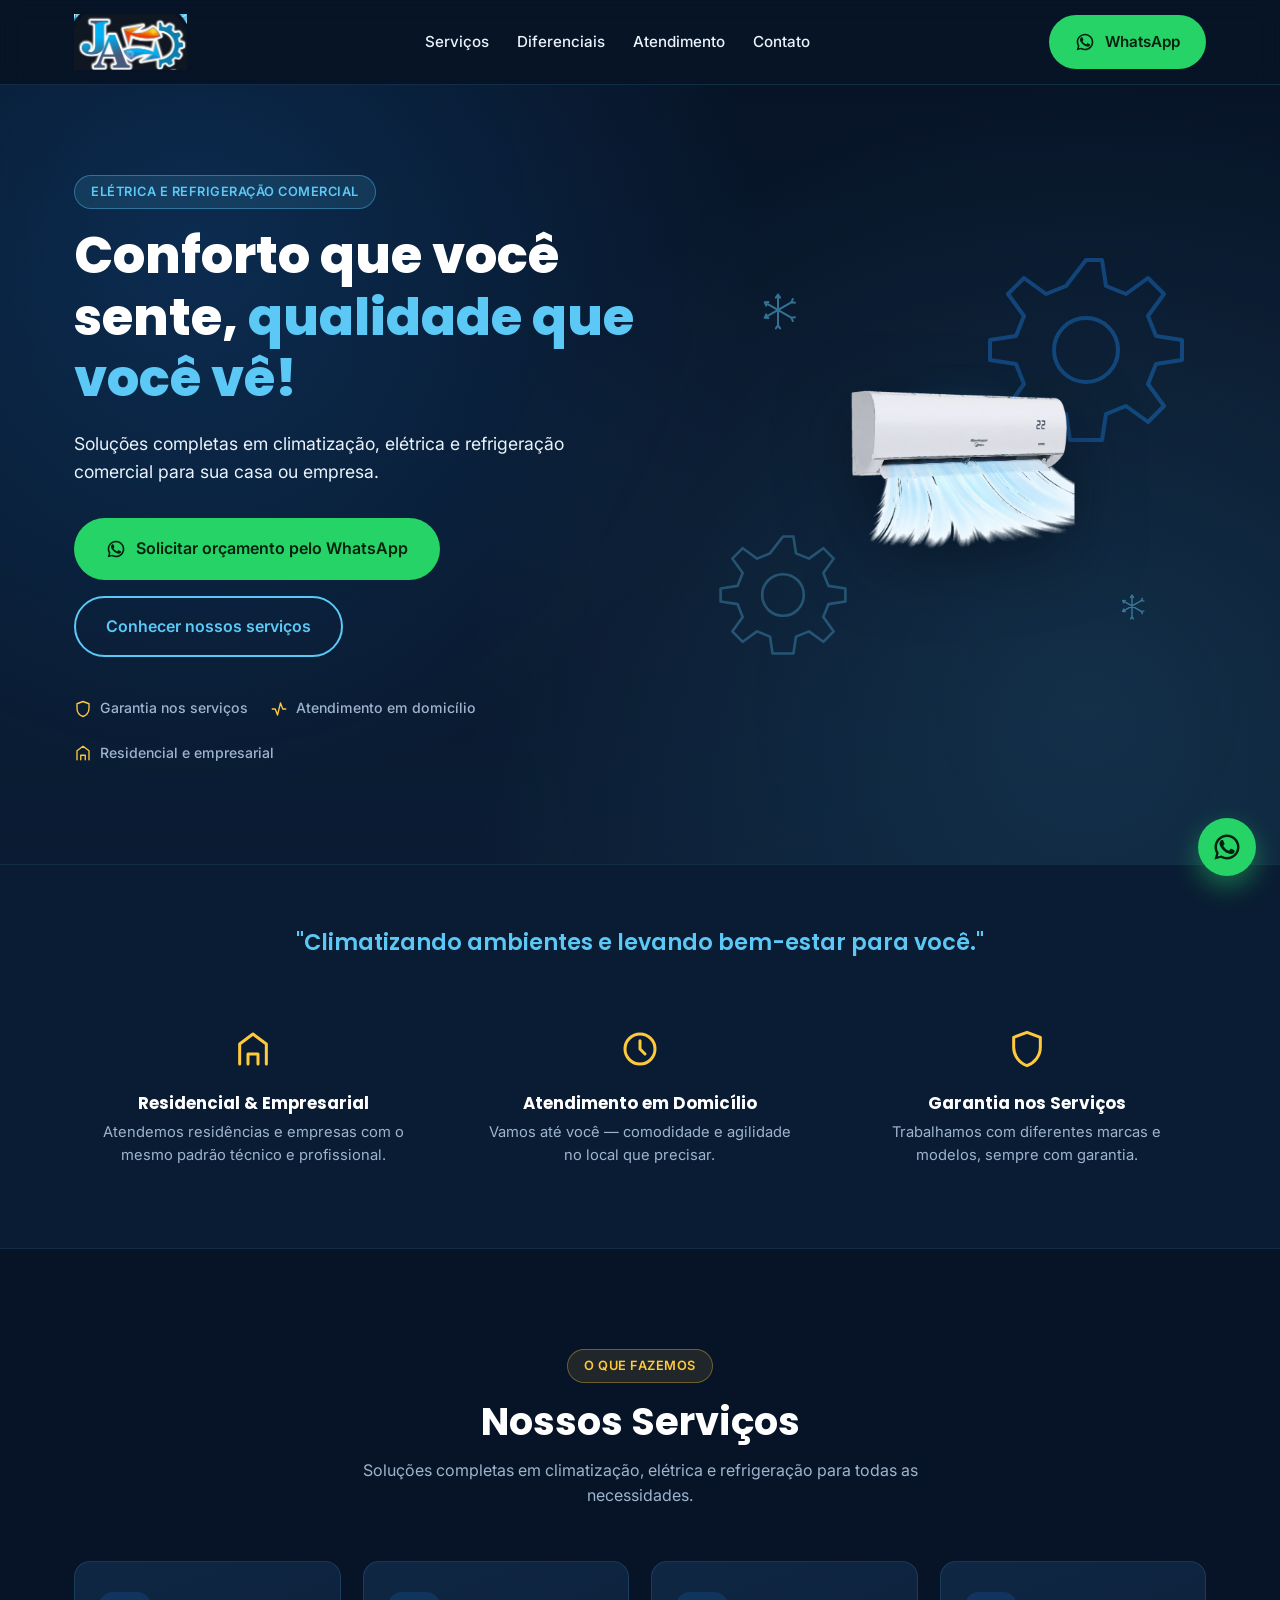
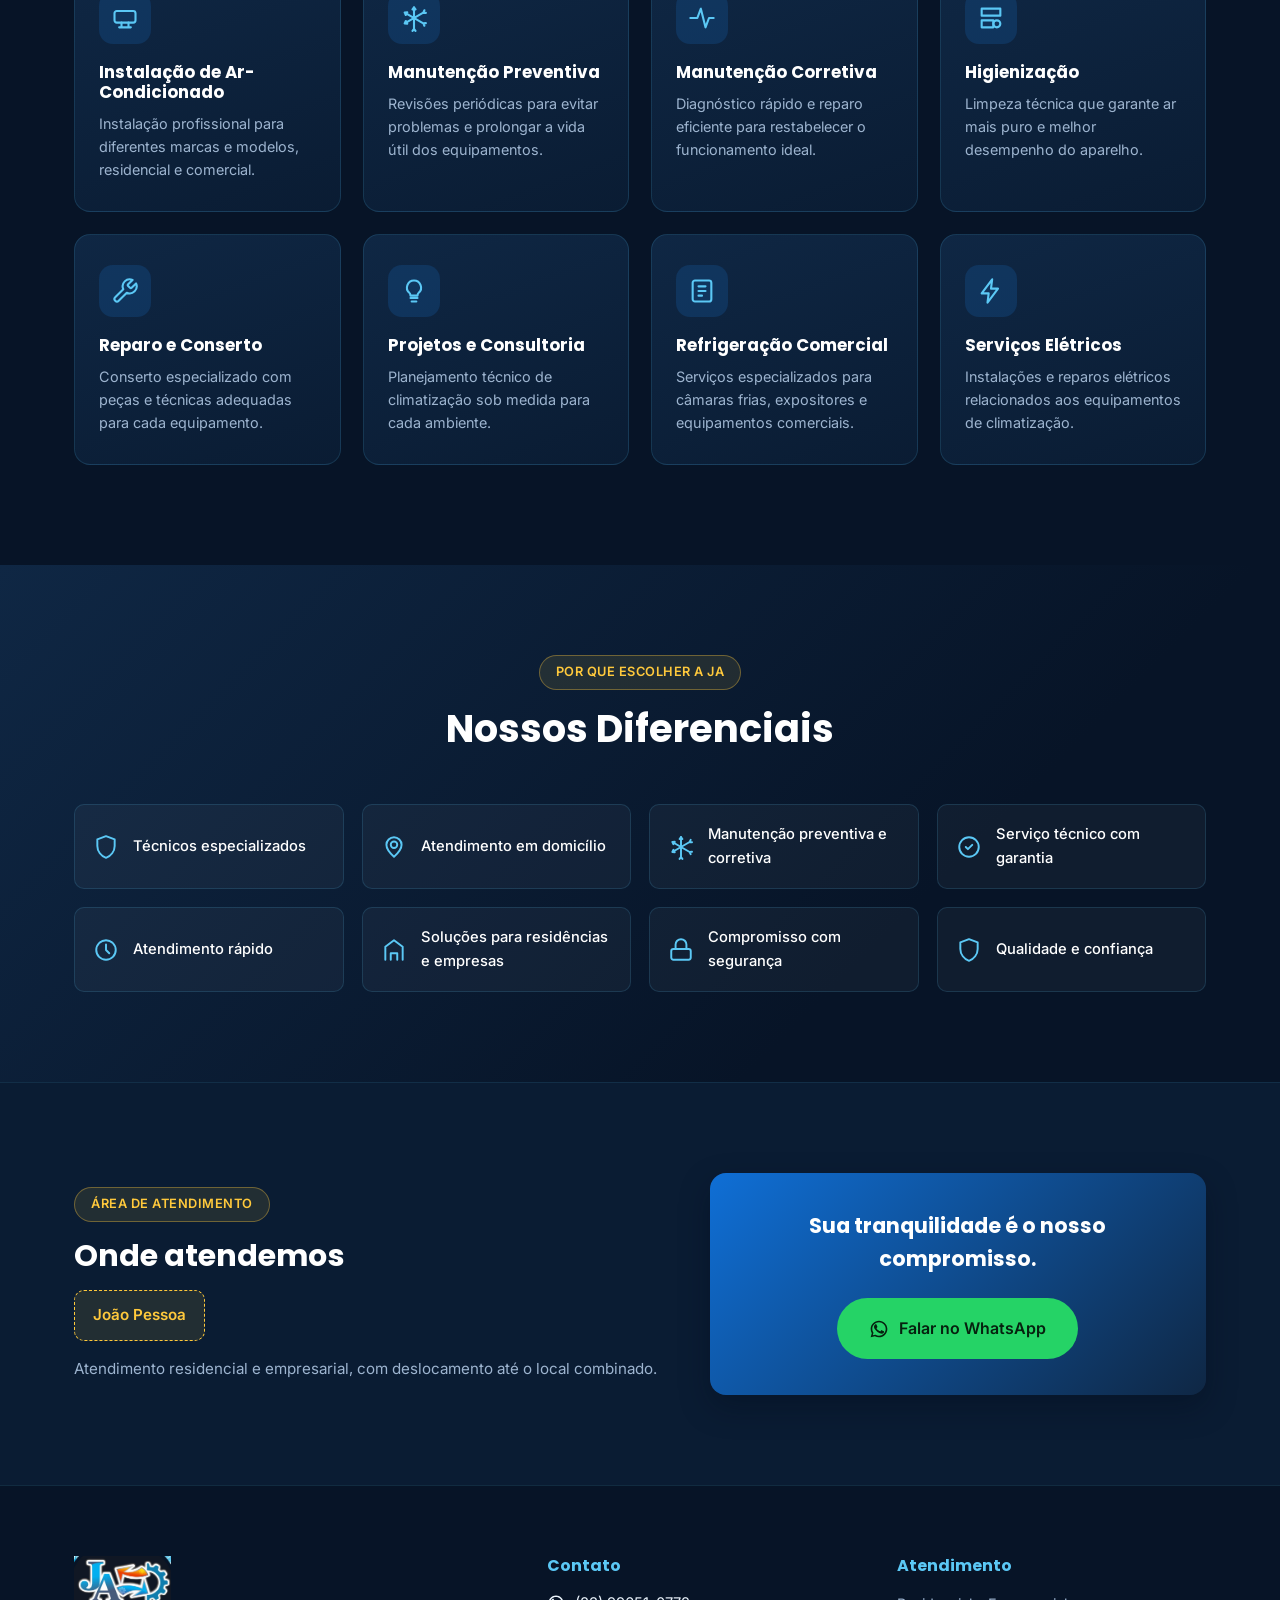
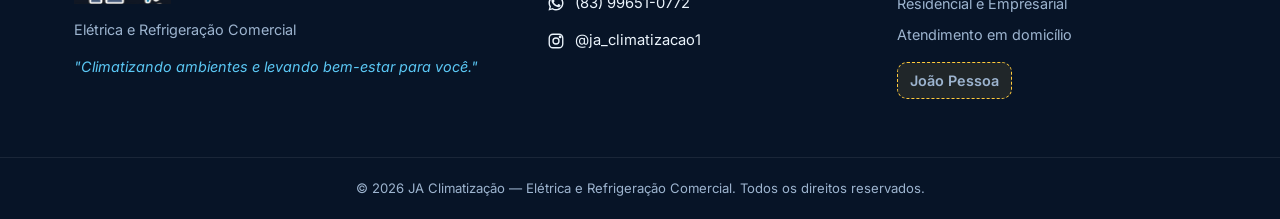
==== commit 2fba32ef: "Replace asterisk-style snowflake icon with a real snowflake The decorative "snowflake" icon was a pl" ====
--- a/ja-climatizacao/index.html
+++ b/ja-climatizacao/index.html
@@ -73,8 +73,8 @@
       <div class="hero__orbit">
         <svg class="hero__gear hero__gear--1" viewBox="0 0 100 100"><path d="M50 5 L58 5 L60 18 L70 22 L81 14 L89 22 L81 33 L85 43 L98 45 L98 55 L85 57 L81 67 L89 78 L81 86 L70 78 L60 82 L58 95 L50 95 L42 95 L40 82 L30 78 L19 86 L11 78 L19 67 L15 57 L2 55 L2 45 L15 43 L19 33 L11 22 L19 14 L30 22 L40 18 Z" fill="none" stroke="currentColor" stroke-width="2"/><circle cx="50" cy="50" r="16" fill="none" stroke="currentColor" stroke-width="2"/></svg>
         <svg class="hero__gear hero__gear--2" viewBox="0 0 100 100"><path d="M50 5 L58 5 L60 18 L70 22 L81 14 L89 22 L81 33 L85 43 L98 45 L98 55 L85 57 L81 67 L89 78 L81 86 L70 78 L60 82 L58 95 L50 95 L42 95 L40 82 L30 78 L19 86 L11 78 L19 67 L15 57 L2 55 L2 45 L15 43 L19 33 L11 22 L19 14 L30 22 L40 18 Z" fill="none" stroke="currentColor" stroke-width="2"/><circle cx="50" cy="50" r="16" fill="none" stroke="currentColor" stroke-width="2"/></svg>
-        <svg class="hero__snow hero__snow--1" viewBox="0 0 24 24"><path d="M12 2v20M4 7l16 10M20 7 4 17M2 12h20M6 4l12 16M18 4 6 20" stroke="currentColor" stroke-width="1.2" fill="none"/></svg>
-        <svg class="hero__snow hero__snow--2" viewBox="0 0 24 24"><path d="M12 2v20M4 7l16 10M20 7 4 17M2 12h20M6 4l12 16M18 4 6 20" stroke="currentColor" stroke-width="1.2" fill="none"/></svg>
+        <svg class="hero__snow hero__snow--1" viewBox="0 0 24 24"><path d="M12.00 2.80L12.00 21.20M4.03 7.40L19.97 16.60M4.03 16.60L19.97 7.40M12.00 2.80L13.26 4.60M12.00 2.80L10.74 4.60M12.00 21.20L13.26 23.00M12.00 21.20L10.74 23.00M4.03 7.40L6.22 7.21M4.03 7.40L4.96 9.39M19.97 16.60L22.16 16.41M19.97 16.60L20.90 18.59M4.03 16.60L4.96 14.61M4.03 16.60L6.22 16.79M19.97 7.40L20.90 5.41M19.97 7.40L22.16 7.59" stroke="currentColor" stroke-width="1.2" fill="none"/></svg>
+        <svg class="hero__snow hero__snow--2" viewBox="0 0 24 24"><path d="M12.00 2.80L12.00 21.20M4.03 7.40L19.97 16.60M4.03 16.60L19.97 7.40M12.00 2.80L13.26 4.60M12.00 2.80L10.74 4.60M12.00 21.20L13.26 23.00M12.00 21.20L10.74 23.00M4.03 7.40L6.22 7.21M4.03 7.40L4.96 9.39M19.97 16.60L22.16 16.41M19.97 16.60L20.90 18.59M4.03 16.60L4.96 14.61M4.03 16.60L6.22 16.79M19.97 7.40L20.90 5.41M19.97 7.40L22.16 7.59" stroke="currentColor" stroke-width="1.2" fill="none"/></svg>
         <div class="hero__unit-card">
           <div class="hero__unit-glow" aria-hidden="true"></div>
           <img src="assets/ac-unit-cutout.webp" alt="Unidade de ar-condicionado split instalada, soltando ar frio" class="hero__unit-photo" width="1225" height="883" loading="eager">
@@ -124,7 +124,7 @@
         <p>Instalação profissional para diferentes marcas e modelos, residencial e comercial.</p>
       </div>
       <div class="service-card">
-        <div class="service-card__icon"><svg viewBox="0 0 24 24"><path d="M12 2v20M4 7l16 10M20 7 4 17M2 12h20M6 4l12 16M18 4 6 20"/></svg></div>
+        <div class="service-card__icon"><svg viewBox="0 0 24 24"><path d="M12.00 2.80L12.00 21.20M4.03 7.40L19.97 16.60M4.03 16.60L19.97 7.40M12.00 2.80L13.26 4.60M12.00 2.80L10.74 4.60M12.00 21.20L13.26 23.00M12.00 21.20L10.74 23.00M4.03 7.40L6.22 7.21M4.03 7.40L4.96 9.39M19.97 16.60L22.16 16.41M19.97 16.60L20.90 18.59M4.03 16.60L4.96 14.61M4.03 16.60L6.22 16.79M19.97 7.40L20.90 5.41M19.97 7.40L22.16 7.59"/></svg></div>
         <h3>Manutenção Preventiva</h3>
         <p>Revisões periódicas para evitar problemas e prolongar a vida útil dos equipamentos.</p>
       </div>
@@ -172,7 +172,7 @@
     <div class="diff__grid">
       <div class="diff__item"><svg viewBox="0 0 24 24" class="i-lg"><path d="M12 2 4 5v6c0 5 3.4 9.4 8 11 4.6-1.6 8-6 8-11V5l-8-3Z"/></svg><span>Técnicos especializados</span></div>
       <div class="diff__item"><svg viewBox="0 0 24 24" class="i-lg"><circle cx="12" cy="10" r="3"/><path d="M12 21s7-6.1 7-11a7 7 0 1 0-14 0c0 4.9 7 11 7 11Z"/></svg><span>Atendimento em domicílio</span></div>
-      <div class="diff__item"><svg viewBox="0 0 24 24" class="i-lg"><path d="M12 2v20M4 7l16 10M20 7 4 17M2 12h20M6 4l12 16M18 4 6 20"/></svg><span>Manutenção preventiva e corretiva</span></div>
+      <div class="diff__item"><svg viewBox="0 0 24 24" class="i-lg"><path d="M12.00 2.80L12.00 21.20M4.03 7.40L19.97 16.60M4.03 16.60L19.97 7.40M12.00 2.80L13.26 4.60M12.00 2.80L10.74 4.60M12.00 21.20L13.26 23.00M12.00 21.20L10.74 23.00M4.03 7.40L6.22 7.21M4.03 7.40L4.96 9.39M19.97 16.60L22.16 16.41M19.97 16.60L20.90 18.59M4.03 16.60L4.96 14.61M4.03 16.60L6.22 16.79M19.97 7.40L20.90 5.41M19.97 7.40L22.16 7.59"/></svg><span>Manutenção preventiva e corretiva</span></div>
       <div class="diff__item"><svg viewBox="0 0 24 24" class="i-lg"><path d="m9 12 2 2 4-4"/><circle cx="12" cy="12" r="9"/></svg><span>Serviço técnico com garantia</span></div>
       <div class="diff__item"><svg viewBox="0 0 24 24" class="i-lg"><circle cx="12" cy="12" r="9"/><path d="M12 7v5l3 3"/></svg><span>Atendimento rápido</span></div>
       <div class="diff__item"><svg viewBox="0 0 24 24" class="i-lg"><path d="M4 21V9l8-6 8 6v12M9 21v-6h6v6"/></svg><span>Soluções para residências e empresas</span></div>
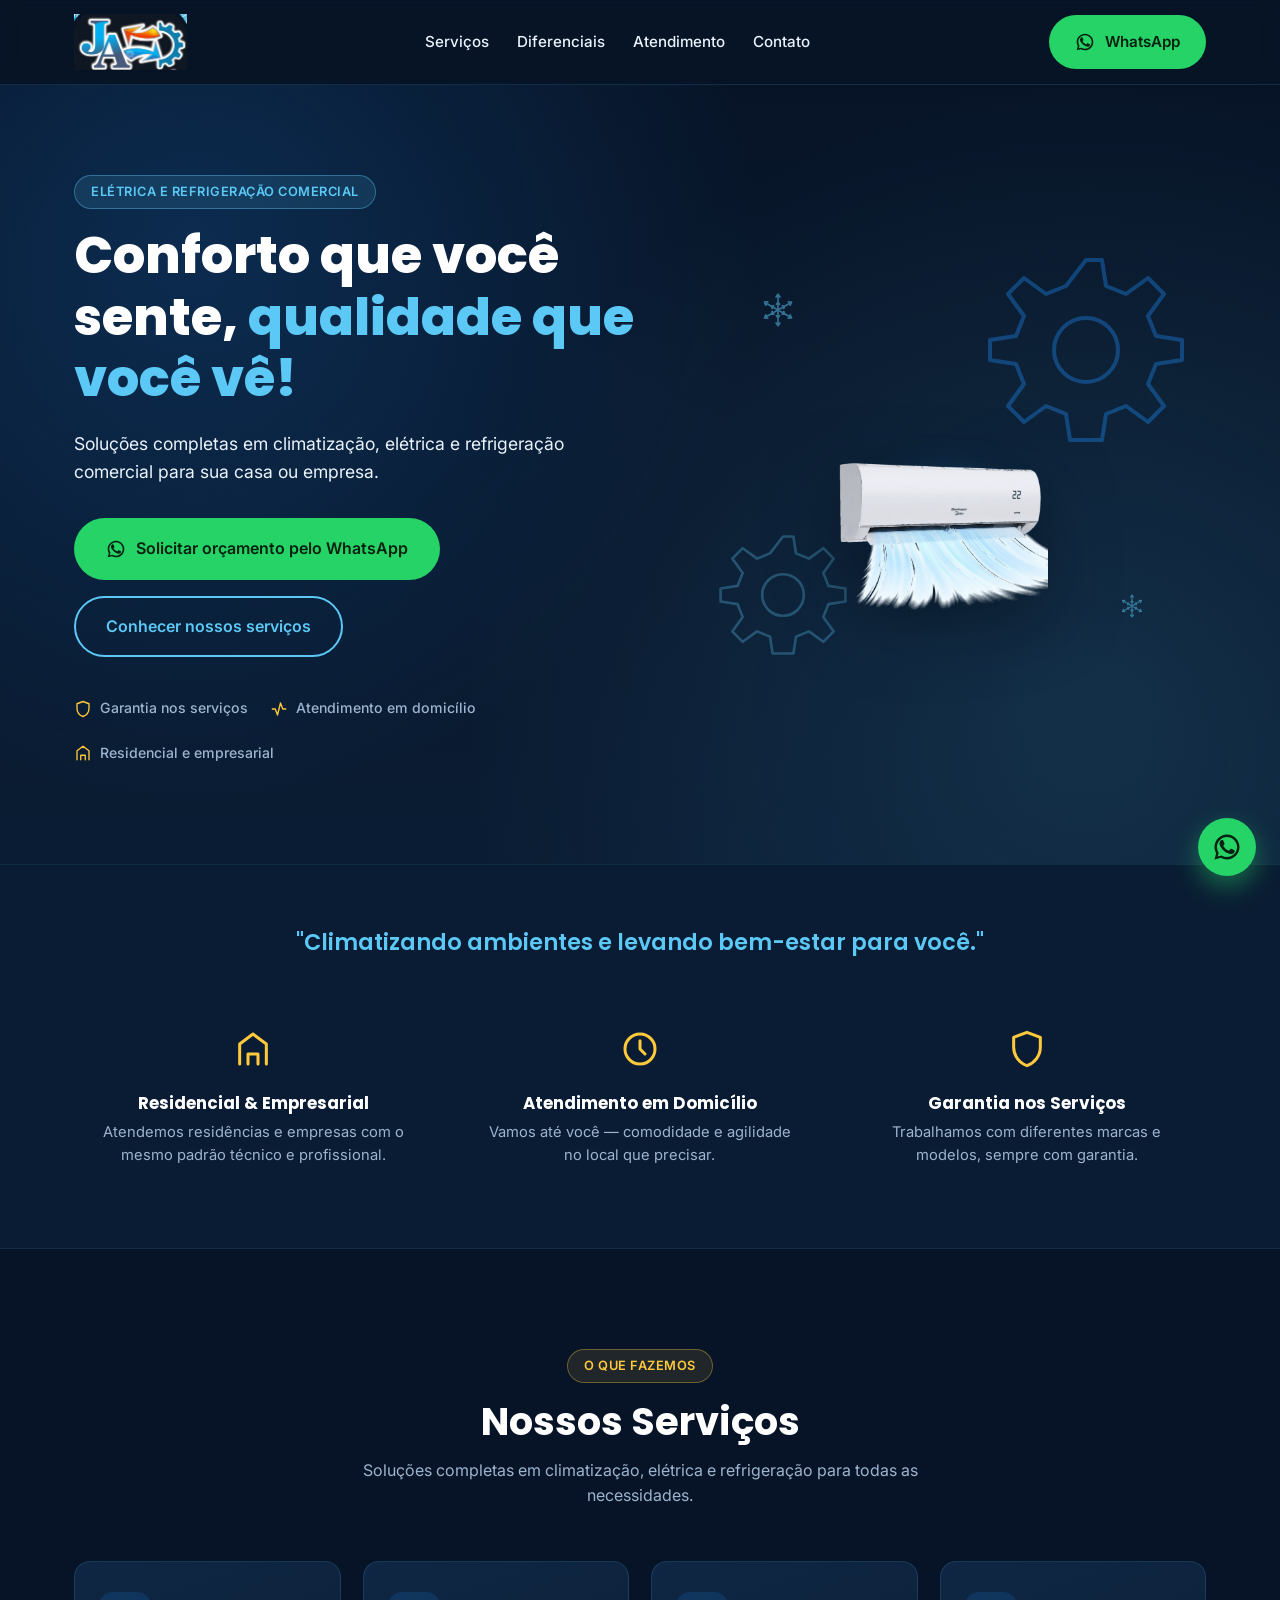
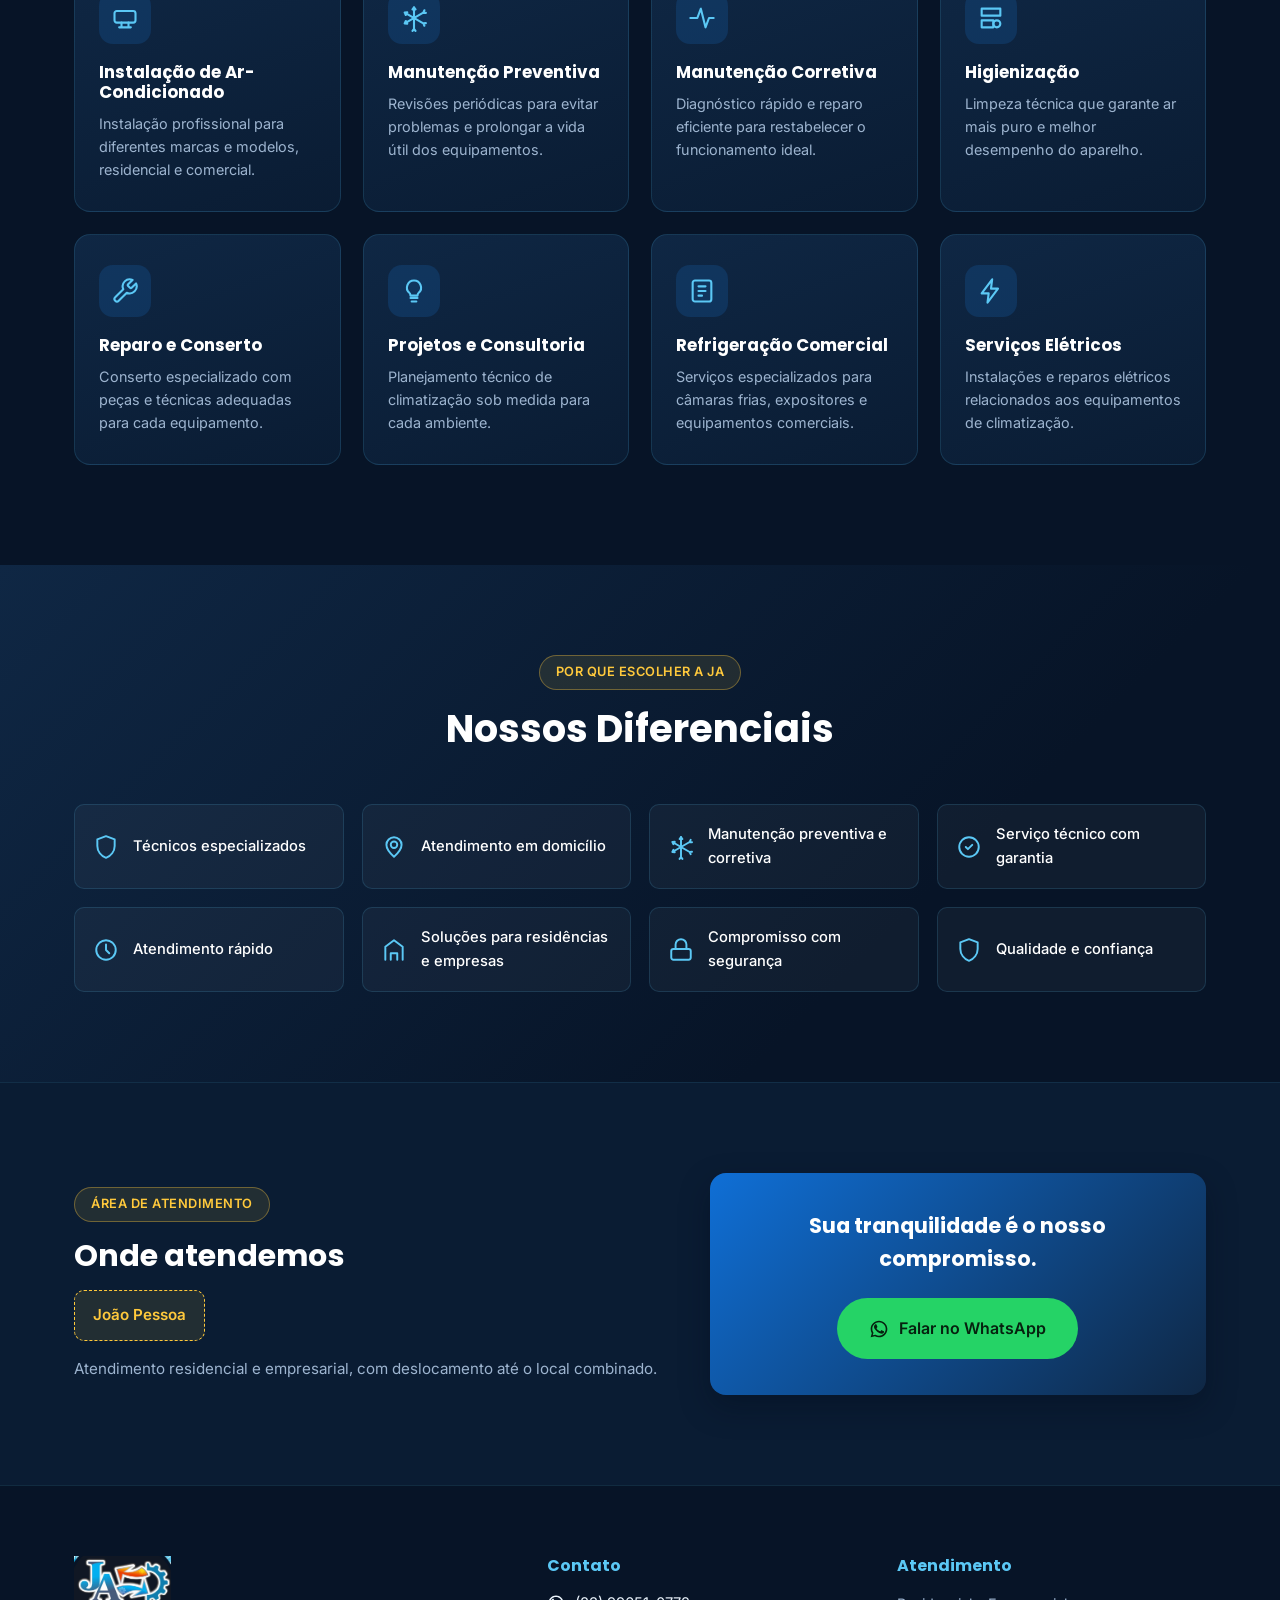
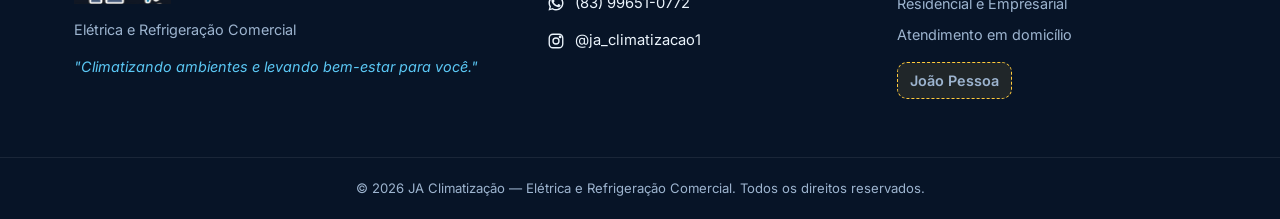
==== commit d1ea9a1d: "Detail the hero snowflakes and stop the AC photo covering the top gear Give the two hero snowflake d" ====
--- a/ja-climatizacao/index.html
+++ b/ja-climatizacao/index.html
@@ -73,8 +73,8 @@
       <div class="hero__orbit">
         <svg class="hero__gear hero__gear--1" viewBox="0 0 100 100"><path d="M50 5 L58 5 L60 18 L70 22 L81 14 L89 22 L81 33 L85 43 L98 45 L98 55 L85 57 L81 67 L89 78 L81 86 L70 78 L60 82 L58 95 L50 95 L42 95 L40 82 L30 78 L19 86 L11 78 L19 67 L15 57 L2 55 L2 45 L15 43 L19 33 L11 22 L19 14 L30 22 L40 18 Z" fill="none" stroke="currentColor" stroke-width="2"/><circle cx="50" cy="50" r="16" fill="none" stroke="currentColor" stroke-width="2"/></svg>
         <svg class="hero__gear hero__gear--2" viewBox="0 0 100 100"><path d="M50 5 L58 5 L60 18 L70 22 L81 14 L89 22 L81 33 L85 43 L98 45 L98 55 L85 57 L81 67 L89 78 L81 86 L70 78 L60 82 L58 95 L50 95 L42 95 L40 82 L30 78 L19 86 L11 78 L19 67 L15 57 L2 55 L2 45 L15 43 L19 33 L11 22 L19 14 L30 22 L40 18 Z" fill="none" stroke="currentColor" stroke-width="2"/><circle cx="50" cy="50" r="16" fill="none" stroke="currentColor" stroke-width="2"/></svg>
-        <svg class="hero__snow hero__snow--1" viewBox="0 0 24 24"><path d="M12.00 2.80L12.00 21.20M4.03 7.40L19.97 16.60M4.03 16.60L19.97 7.40M12.00 2.80L13.26 4.60M12.00 2.80L10.74 4.60M12.00 21.20L13.26 23.00M12.00 21.20L10.74 23.00M4.03 7.40L6.22 7.21M4.03 7.40L4.96 9.39M19.97 16.60L22.16 16.41M19.97 16.60L20.90 18.59M4.03 16.60L4.96 14.61M4.03 16.60L6.22 16.79M19.97 7.40L20.90 5.41M19.97 7.40L22.16 7.59" stroke="currentColor" stroke-width="1.2" fill="none"/></svg>
-        <svg class="hero__snow hero__snow--2" viewBox="0 0 24 24"><path d="M12.00 2.80L12.00 21.20M4.03 7.40L19.97 16.60M4.03 16.60L19.97 7.40M12.00 2.80L13.26 4.60M12.00 2.80L10.74 4.60M12.00 21.20L13.26 23.00M12.00 21.20L10.74 23.00M4.03 7.40L6.22 7.21M4.03 7.40L4.96 9.39M19.97 16.60L22.16 16.41M19.97 16.60L20.90 18.59M4.03 16.60L4.96 14.61M4.03 16.60L6.22 16.79M19.97 7.40L20.90 5.41M19.97 7.40L22.16 7.59" stroke="currentColor" stroke-width="1.2" fill="none"/></svg>
+        <svg class="hero__snow hero__snow--1" viewBox="0 0 24 24"><path d="M12.00 2.60L12.00 21.40M3.86 7.30L20.14 16.70M3.86 16.70L20.14 7.30M12.00 2.60L13.15 4.24M12.00 2.60L10.85 4.24M12.00 21.40L10.85 19.76M12.00 21.40L13.15 19.76M12.00 7.40L12.96 8.55M12.00 7.40L11.04 8.55M12.00 16.60L11.04 15.45M12.00 16.60L12.96 15.45M3.86 7.30L5.85 7.13M3.86 7.30L4.70 9.11M20.14 16.70L18.15 16.87M20.14 16.70L19.30 14.89M8.02 9.70L9.49 9.44M8.02 9.70L8.53 11.11M15.98 14.30L14.51 14.56M15.98 14.30L15.47 12.89M3.86 16.70L4.70 14.89M3.86 16.70L5.85 16.87M20.14 7.30L19.30 9.11M20.14 7.30L18.15 7.13M8.02 14.30L8.53 12.89M8.02 14.30L9.49 14.56M15.98 9.70L15.47 11.11M15.98 9.70L14.51 9.44" stroke="currentColor" stroke-width="1" stroke-linecap="round" fill="none"/></svg>
+        <svg class="hero__snow hero__snow--2" viewBox="0 0 24 24"><path d="M12.00 2.60L12.00 21.40M3.86 7.30L20.14 16.70M3.86 16.70L20.14 7.30M12.00 2.60L13.15 4.24M12.00 2.60L10.85 4.24M12.00 21.40L10.85 19.76M12.00 21.40L13.15 19.76M12.00 7.40L12.96 8.55M12.00 7.40L11.04 8.55M12.00 16.60L11.04 15.45M12.00 16.60L12.96 15.45M3.86 7.30L5.85 7.13M3.86 7.30L4.70 9.11M20.14 16.70L18.15 16.87M20.14 16.70L19.30 14.89M8.02 9.70L9.49 9.44M8.02 9.70L8.53 11.11M15.98 14.30L14.51 14.56M15.98 14.30L15.47 12.89M3.86 16.70L4.70 14.89M3.86 16.70L5.85 16.87M20.14 7.30L19.30 9.11M20.14 7.30L18.15 7.13M8.02 14.30L8.53 12.89M8.02 14.30L9.49 14.56M15.98 9.70L15.47 11.11M15.98 9.70L14.51 9.44" stroke="currentColor" stroke-width="1" stroke-linecap="round" fill="none"/></svg>
         <div class="hero__unit-card">
           <div class="hero__unit-glow" aria-hidden="true"></div>
           <img src="assets/ac-unit-cutout.webp" alt="Unidade de ar-condicionado split instalada, soltando ar frio" class="hero__unit-photo" width="1225" height="883" loading="eager">
--- a/ja-climatizacao/style.css
+++ b/ja-climatizacao/style.css
@@ -223,10 +223,10 @@
 
 .hero__unit-card {
   position: absolute;
-  width: min(225px, 52%);
+  width: min(210px, 48%);
   aspect-ratio: 1225 / 883;
-  top: 50%;
-  left: 50%;
+  top: 66%;
+  left: 46%;
   transform: translate(-50%, -50%);
 }
 .hero__unit-glow {
